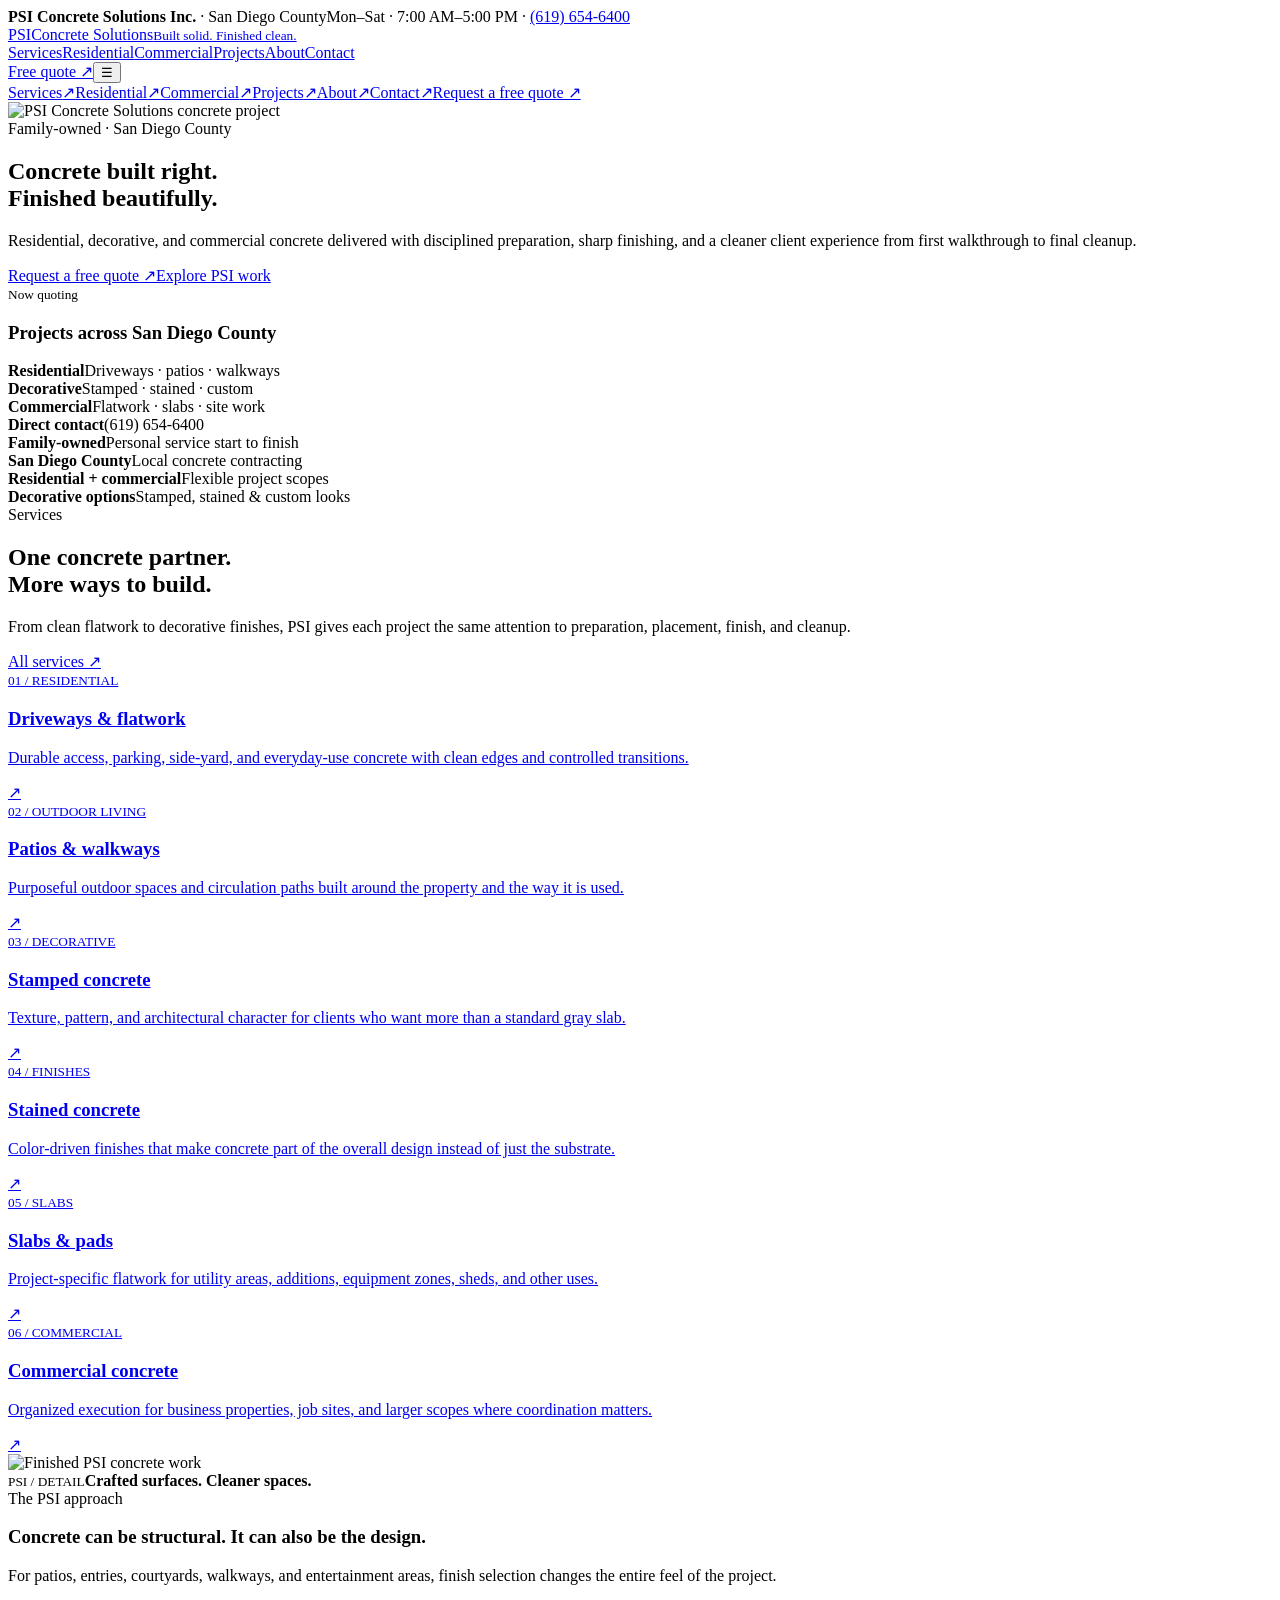
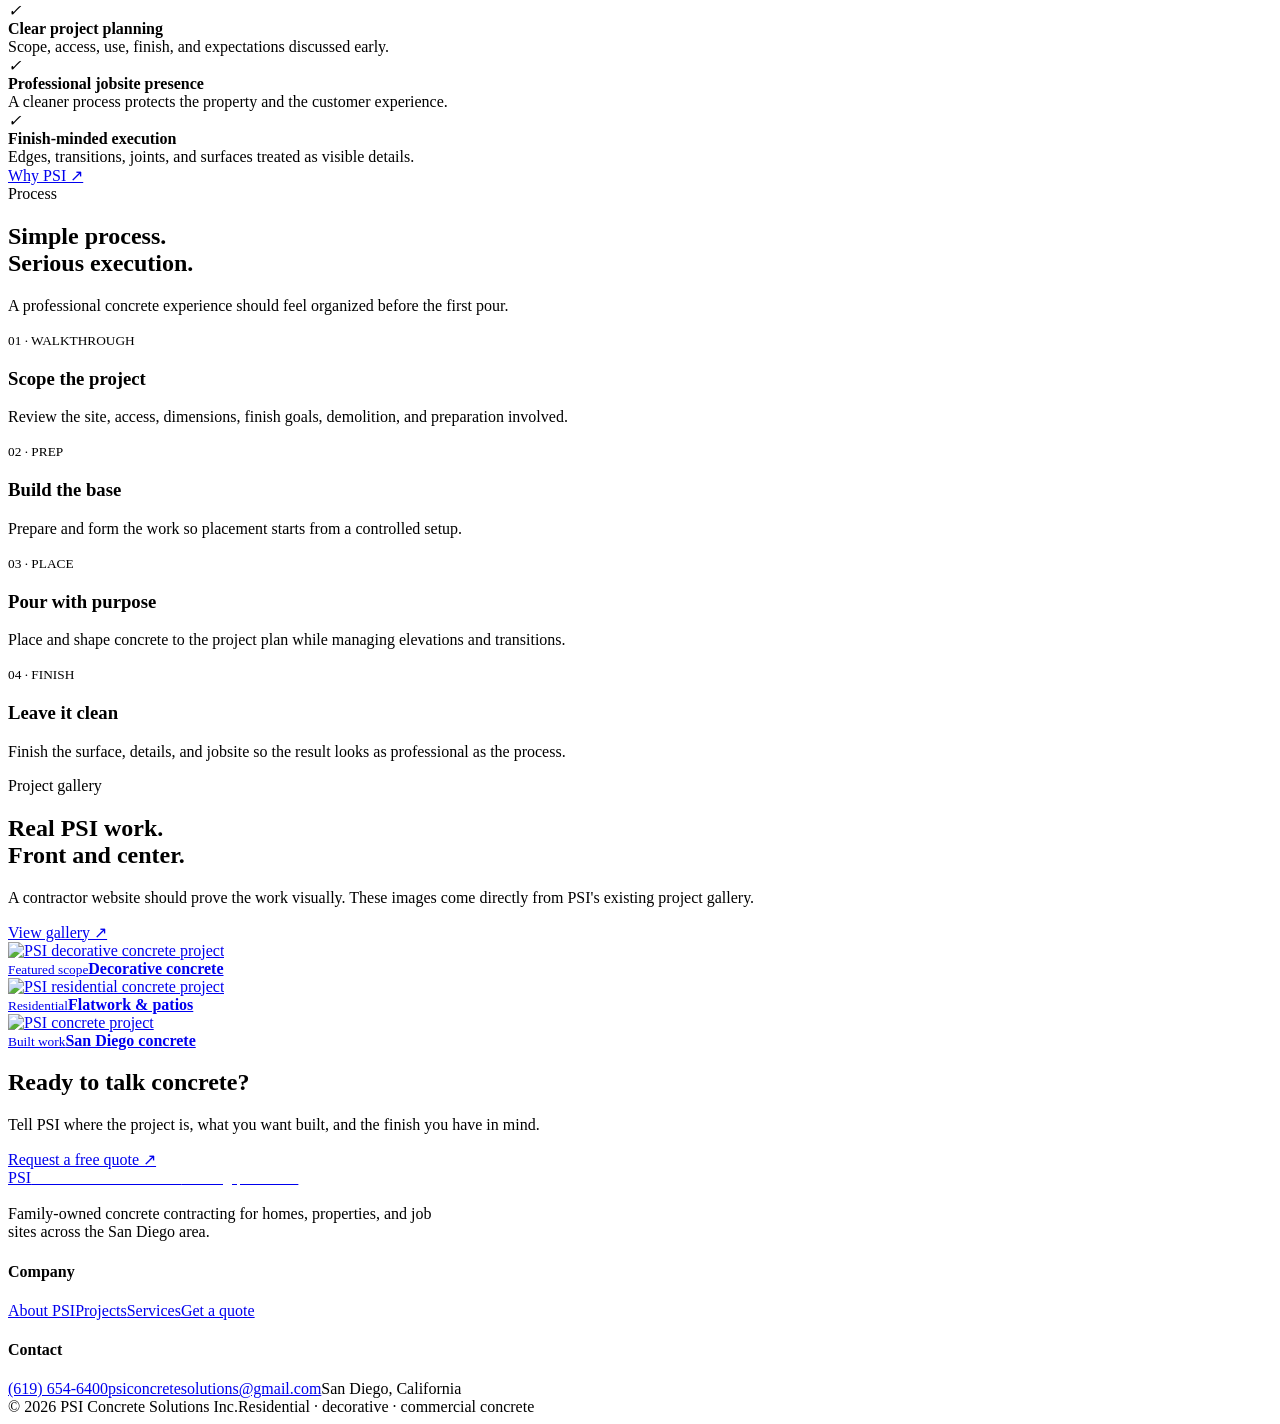
==== index.html @ e8e78731 "Add PSI homepage" ====
<!doctype html><html lang="en"><head><meta charset="utf-8"><meta name="viewport" content="width=device-width,initial-scale=1,viewport-fit=cover"><title>PSI Concrete Solutions Inc. | San Diego Concrete Contractor</title><meta name="description" content="Family-owned concrete contractor serving San Diego County with residential, decorative and commercial concrete services."><meta name="theme-color" content="#0a0c0d"><link rel="stylesheet" href="styles.css"></head><body><div class="top"><div class="wrap"><span><strong>PSI Concrete Solutions Inc.</strong> · San Diego County</span><span>Mon–Sat · 7:00 AM–5:00 PM · <a href="tel:+16196546400">(619) 654-6400</a></span></div></div>
<header class="header"><div class="wrap nav"><a class="brand" href="index.html"><span class="mark">PSI</span><span>Concrete Solutions<small>Built solid. Finished clean.</small></span></a><nav class="links"><a class="" href="services.html">Services</a><a class="" href="residential.html">Residential</a><a class="" href="commercial.html">Commercial</a><a class="" href="projects.html">Projects</a><a class="" href="about.html">About</a><a class="" href="contact.html">Contact</a></nav><a class="btn orange" href="contact.html">Free quote ↗</a><button class="menu" data-menu aria-label="Open menu" aria-expanded="false">☰</button></div></header><div class="mobile-nav" data-mobile-nav><a href="services.html"><span>Services</span><span>↗</span></a><a href="residential.html"><span>Residential</span><span>↗</span></a><a href="commercial.html"><span>Commercial</span><span>↗</span></a><a href="projects.html"><span>Projects</span><span>↗</span></a><a href="about.html"><span>About</span><span>↗</span></a><a href="contact.html"><span>Contact</span><span>↗</span></a><a class="btn orange" href="contact.html">Request a free quote ↗</a></div><main><section class="hero"><div class="hero-media"><img src="https://static.wixstatic.com/media/243340_046d4d9fc4fd4535bb55d41f286a90a2~mv2.jpg" alt="PSI Concrete Solutions concrete project"></div><div class="wrap hero-grid"><div><div class="kicker">Family-owned · San Diego County</div><h1>Concrete built right.<br><span style="color:var(--accent2)">Finished beautifully.</span></h1><p>Residential, decorative, and commercial concrete delivered with disciplined preparation, sharp finishing, and a cleaner client experience from first walkthrough to final cleanup.</p><div class="hero-actions"><a class="btn orange" href="contact.html">Request a free quote ↗</a><a class="btn ghost" href="projects.html">Explore PSI work</a></div></div><aside class="glass"><small>Now quoting</small><h3>Projects across San Diego County</h3><div class="rule"></div><div class="meta-grid"><div><b>Residential</b><span>Driveways · patios · walkways</span></div><div><b>Decorative</b><span>Stamped · stained · custom</span></div><div><b>Commercial</b><span>Flatwork · slabs · site work</span></div><div><b>Direct contact</b><span>(619) 654-6400</span></div></div></aside></div><div class="statbar"><div class="wrap stats"><div class="stat"><b>Family-owned</b><span>Personal service start to finish</span></div><div class="stat"><b>San Diego County</b><span>Local concrete contracting</span></div><div class="stat"><b>Residential + commercial</b><span>Flexible project scopes</span></div><div class="stat"><b>Decorative options</b><span>Stamped, stained & custom looks</span></div></div></div></section>
<section class="section"><div class="wrap"><div class="head"><div class="copy"><div class="eyebrow">Services</div><h2>One concrete partner.<br>More ways to build.</h2><p class="lede">From clean flatwork to decorative finishes, PSI gives each project the same attention to preparation, placement, finish, and cleanup.</p></div><a class="btn dark" href="services.html">All services ↗</a></div><div class="cards"><a class="card reveal" href="driveways.html"><div><small>01 / RESIDENTIAL</small><h3>Driveways & flatwork</h3><p>Durable access, parking, side-yard, and everyday-use concrete with clean edges and controlled transitions.</p></div><span class="go">↗</span></a><a class="card reveal" href="patios.html"><div><small>02 / OUTDOOR LIVING</small><h3>Patios & walkways</h3><p>Purposeful outdoor spaces and circulation paths built around the property and the way it is used.</p></div><span class="go">↗</span></a><a class="card reveal" href="stamped-concrete.html"><div><small>03 / DECORATIVE</small><h3>Stamped concrete</h3><p>Texture, pattern, and architectural character for clients who want more than a standard gray slab.</p></div><span class="go">↗</span></a><a class="card reveal" href="stained-concrete.html"><div><small>04 / FINISHES</small><h3>Stained concrete</h3><p>Color-driven finishes that make concrete part of the overall design instead of just the substrate.</p></div><span class="go">↗</span></a><a class="card reveal" href="slabs.html"><div><small>05 / SLABS</small><h3>Slabs & pads</h3><p>Project-specific flatwork for utility areas, additions, equipment zones, sheds, and other uses.</p></div><span class="go">↗</span></a><a class="card reveal" href="commercial.html"><div><small>06 / COMMERCIAL</small><h3>Commercial concrete</h3><p>Organized execution for business properties, job sites, and larger scopes where coordination matters.</p></div><span class="go">↗</span></a></div></div></section>
<section class="section white"><div class="wrap split"><div class="photo-panel reveal"><img src="https://static.wixstatic.com/media/809caa_762a01e5cf114341ba51fb33b5be427d~mv2.png" alt="Finished PSI concrete work"><div class="photo-tag"><small>PSI / DETAIL</small><b>Crafted surfaces. Cleaner spaces.</b></div></div><div class="panel reveal"><div class="eyebrow">The PSI approach</div><h3>Concrete can be structural. It can also be the design.</h3><p>For patios, entries, courtyards, walkways, and entertainment areas, finish selection changes the entire feel of the project.</p><div class="checks"><div class="check"><i>✓</i><div><b>Clear project planning</b><br><span>Scope, access, use, finish, and expectations discussed early.</span></div></div><div class="check"><i>✓</i><div><b>Professional jobsite presence</b><br><span>A cleaner process protects the property and the customer experience.</span></div></div><div class="check"><i>✓</i><div><b>Finish-minded execution</b><br><span>Edges, transitions, joints, and surfaces treated as visible details.</span></div></div></div><a class="btn dark" href="about.html">Why PSI ↗</a></div></div></section>
<section class="section dark"><div class="wrap"><div class="head"><div class="copy"><div class="eyebrow">Process</div><h2>Simple process.<br>Serious execution.</h2></div><p class="lede">A professional concrete experience should feel organized before the first pour.</p></div><div class="process"><div class="step"><small>01 · WALKTHROUGH</small><h3>Scope the project</h3><p>Review the site, access, dimensions, finish goals, demolition, and preparation involved.</p></div><div class="step"><small>02 · PREP</small><h3>Build the base</h3><p>Prepare and form the work so placement starts from a controlled setup.</p></div><div class="step"><small>03 · PLACE</small><h3>Pour with purpose</h3><p>Place and shape concrete to the project plan while managing elevations and transitions.</p></div><div class="step"><small>04 · FINISH</small><h3>Leave it clean</h3><p>Finish the surface, details, and jobsite so the result looks as professional as the process.</p></div></div></div></section>
<section class="section"><div class="wrap"><div class="head"><div class="copy"><div class="eyebrow">Project gallery</div><h2>Real PSI work.<br>Front and center.</h2><p class="lede">A contractor website should prove the work visually. These images come directly from PSI's existing project gallery.</p></div><a class="btn dark" href="projects.html">View gallery ↗</a></div><div class="projects"><a class="project big reveal" href="projects.html"><img src="https://static.wixstatic.com/media/809caa_c44dc1246674497e99ab2367bf61dcab~mv2.png" alt="PSI decorative concrete project"><div class="label"><small>Featured scope</small><b>Decorative concrete</b></div></a><div class="project-col"><a class="project reveal" href="projects.html"><img src="https://static.wixstatic.com/media/809caa_f64674651a2549069ff76eae37c78ecf~mv2.png" alt="PSI residential concrete project"><div class="label"><small>Residential</small><b>Flatwork & patios</b></div></a><a class="project reveal" href="projects.html"><img src="https://static.wixstatic.com/media/809caa_e72a2e850c134675805b3d7206eef6ee~mv2.png" alt="PSI concrete project"><div class="label"><small>Built work</small><b>San Diego concrete</b></div></a></div></div></div></section></main><section class="cta"><div class="wrap cta-grid"><div><h2>Ready to talk concrete?</h2><p>Tell PSI where the project is, what you want built, and the finish you have in mind.</p></div><a class="btn light" href="contact.html">Request a free quote ↗</a></div></section><footer class="footer"><div class="wrap"><div class="foot"><div><a class="brand" href="index.html"><span class="mark">PSI</span><span style="color:white">Concrete Solutions Inc.<small>San Diego, California</small></span></a><p style="max-width:430px;margin-top:18px">Family-owned concrete contracting for homes, properties, and job sites across the San Diego area.</p></div><div><h4>Company</h4><div class="footlinks"><a href="about.html">About PSI</a><a href="projects.html">Projects</a><a href="services.html">Services</a><a href="contact.html">Get a quote</a></div></div><div><h4>Contact</h4><div class="footlinks"><a href="tel:+16196546400">(619) 654-6400</a><a href="mailto:psiconcretesolutions@gmail.com">psiconcretesolutions@gmail.com</a><span>San Diego, California</span></div></div></div><div class="bottom"><span>© 2026 PSI Concrete Solutions Inc.</span><span>Residential · decorative · commercial concrete</span></div></div></footer><script src="script.js"></script></body></html>
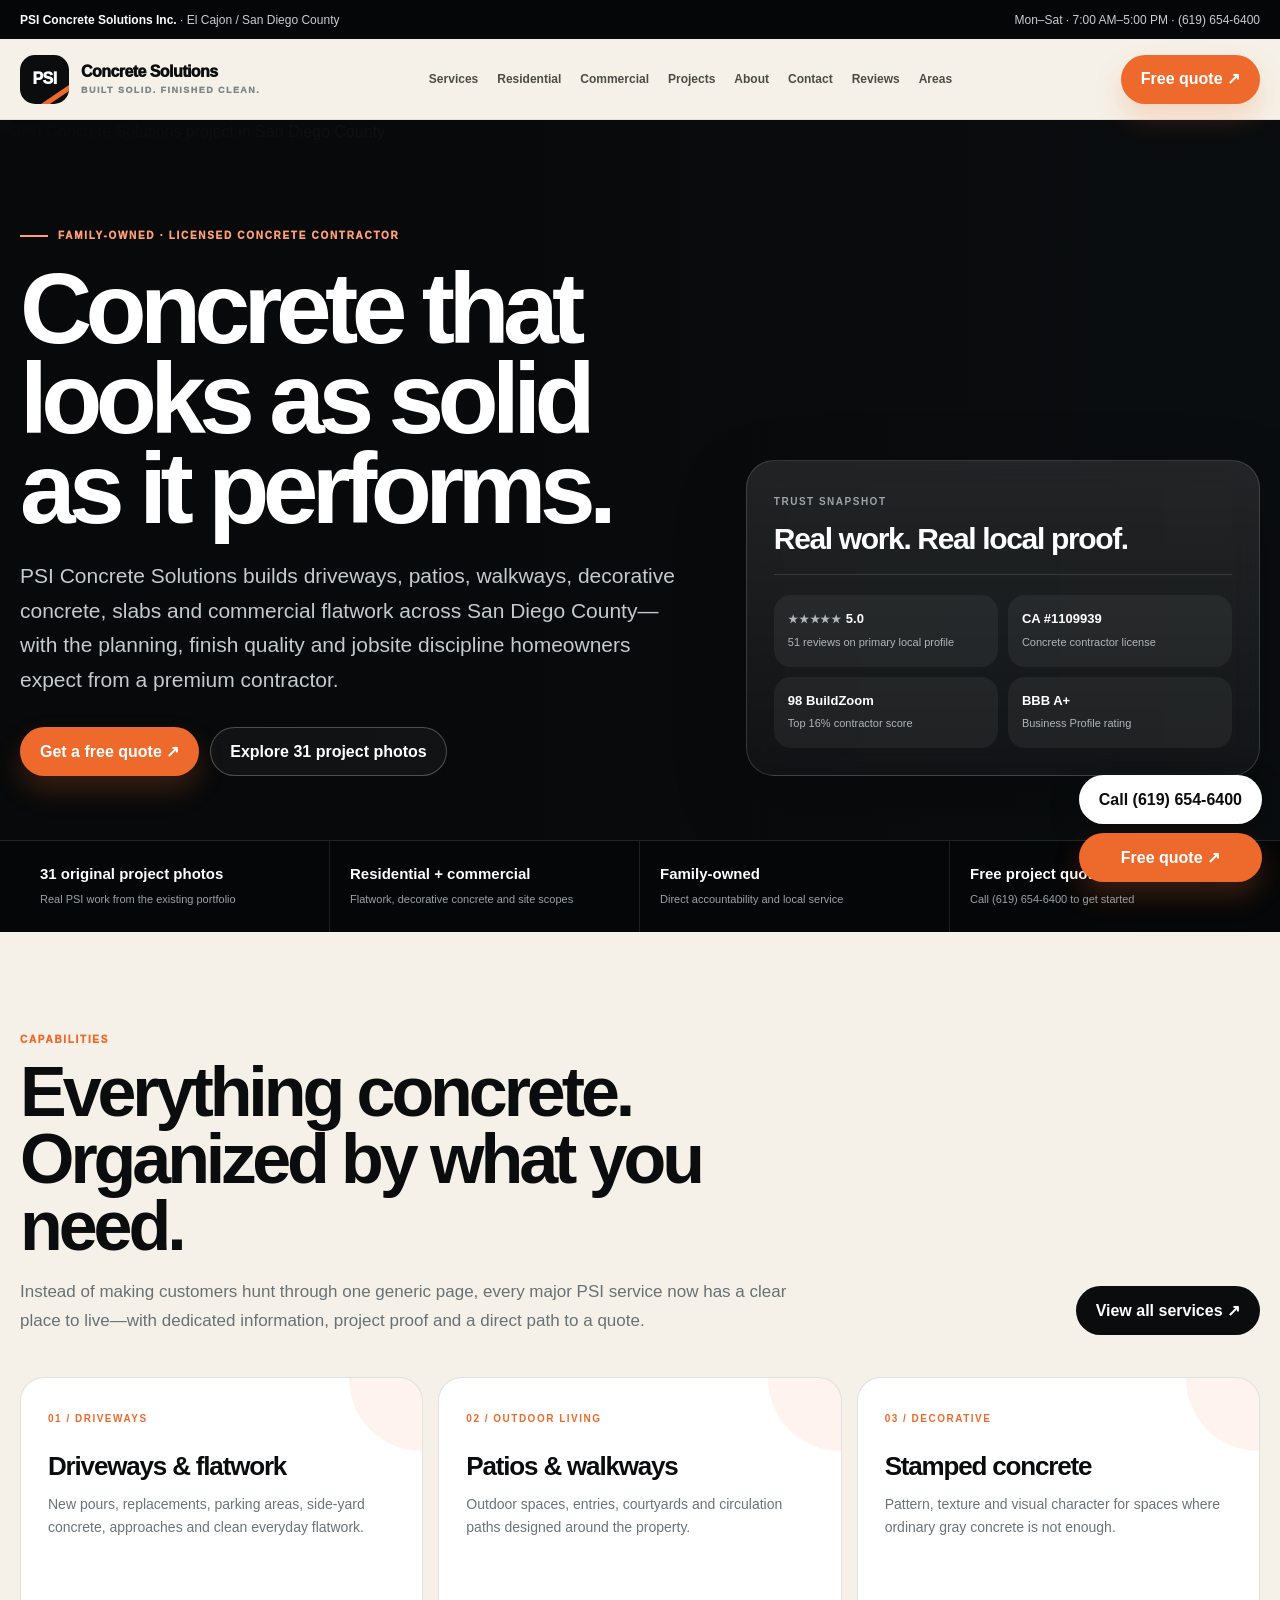
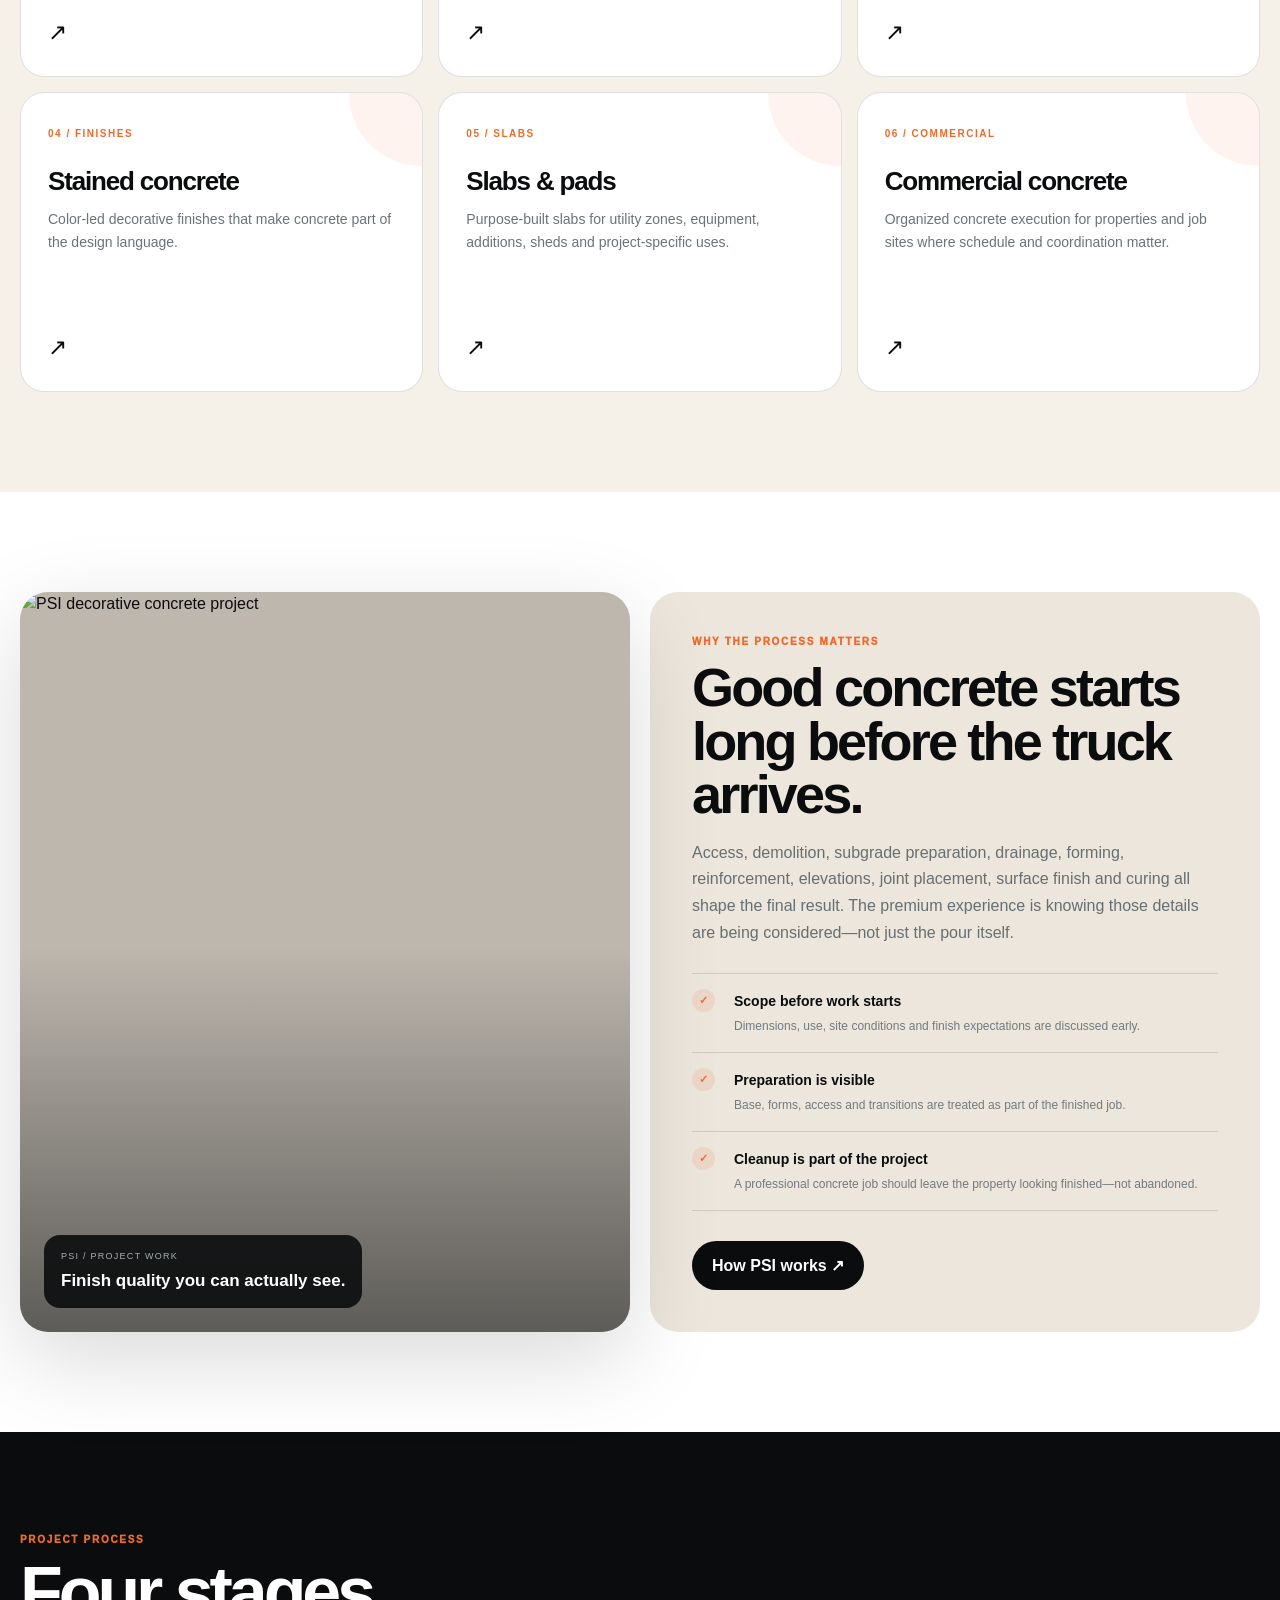
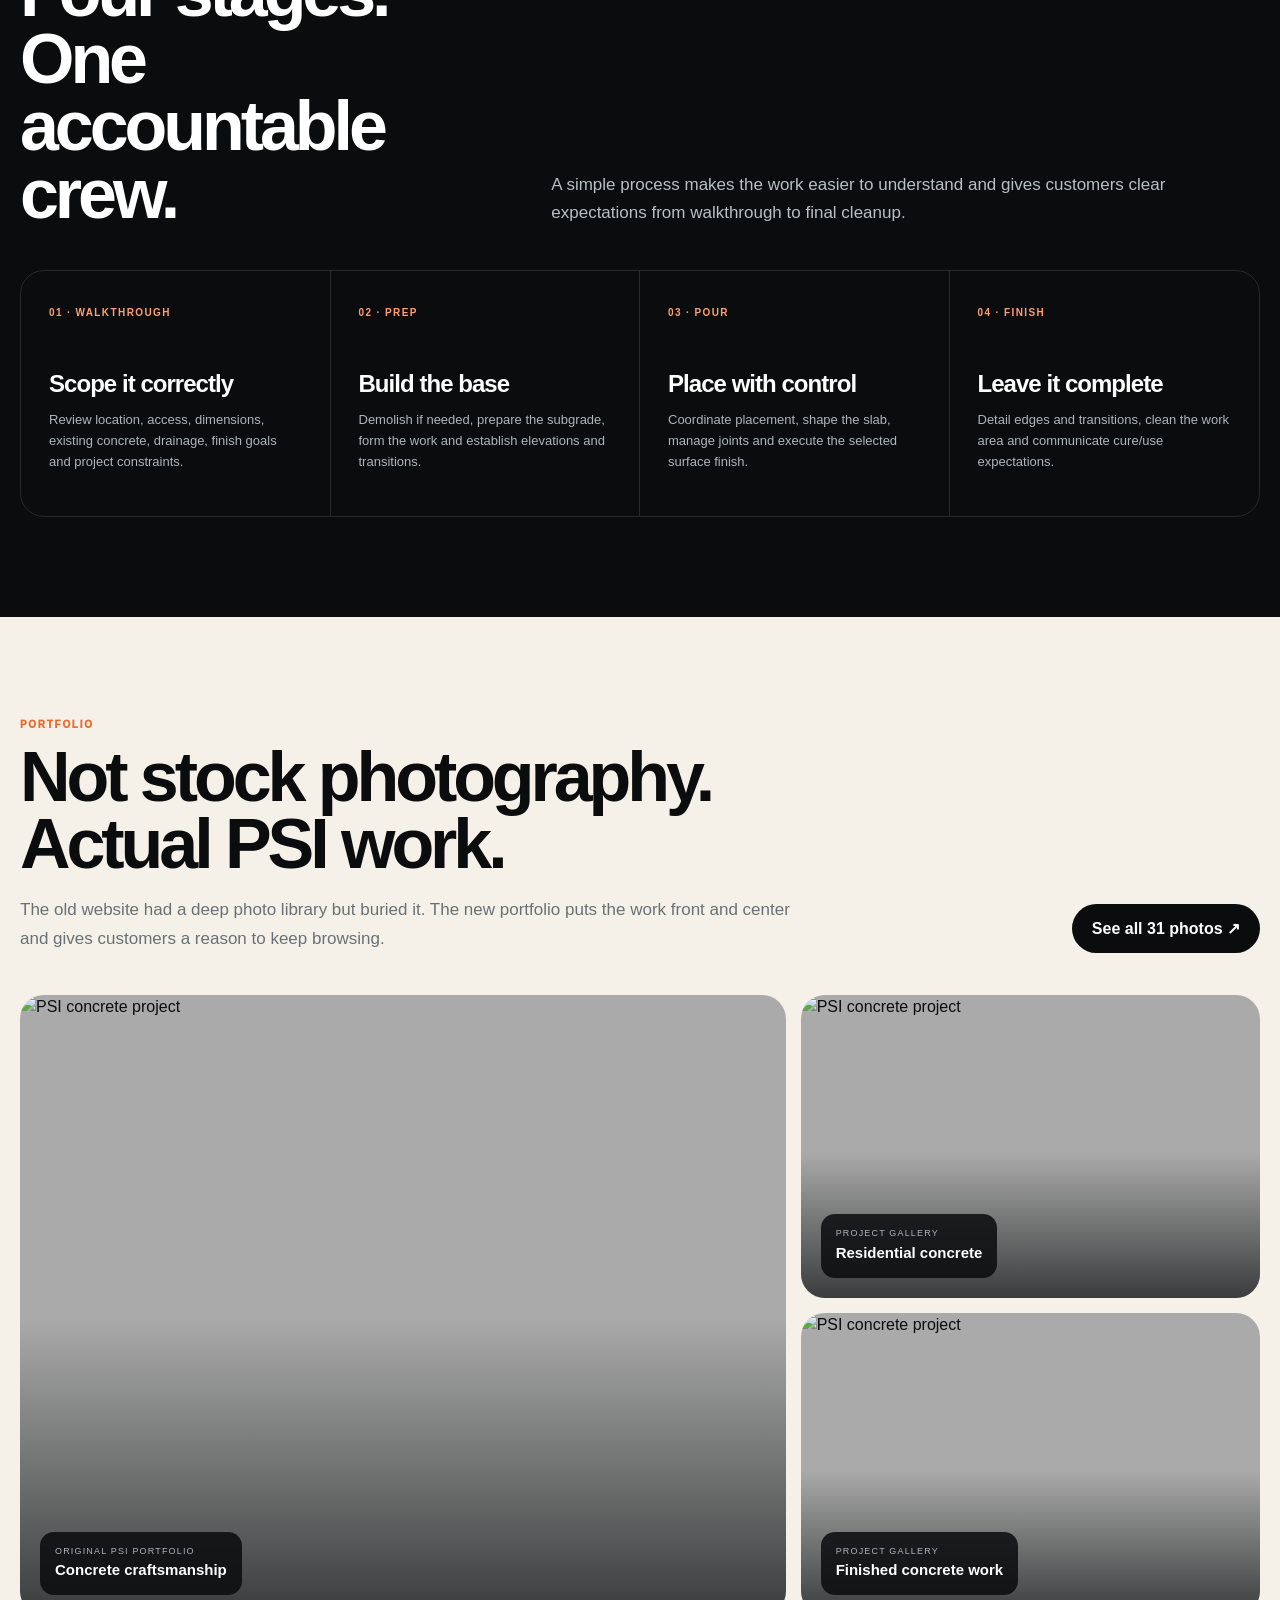
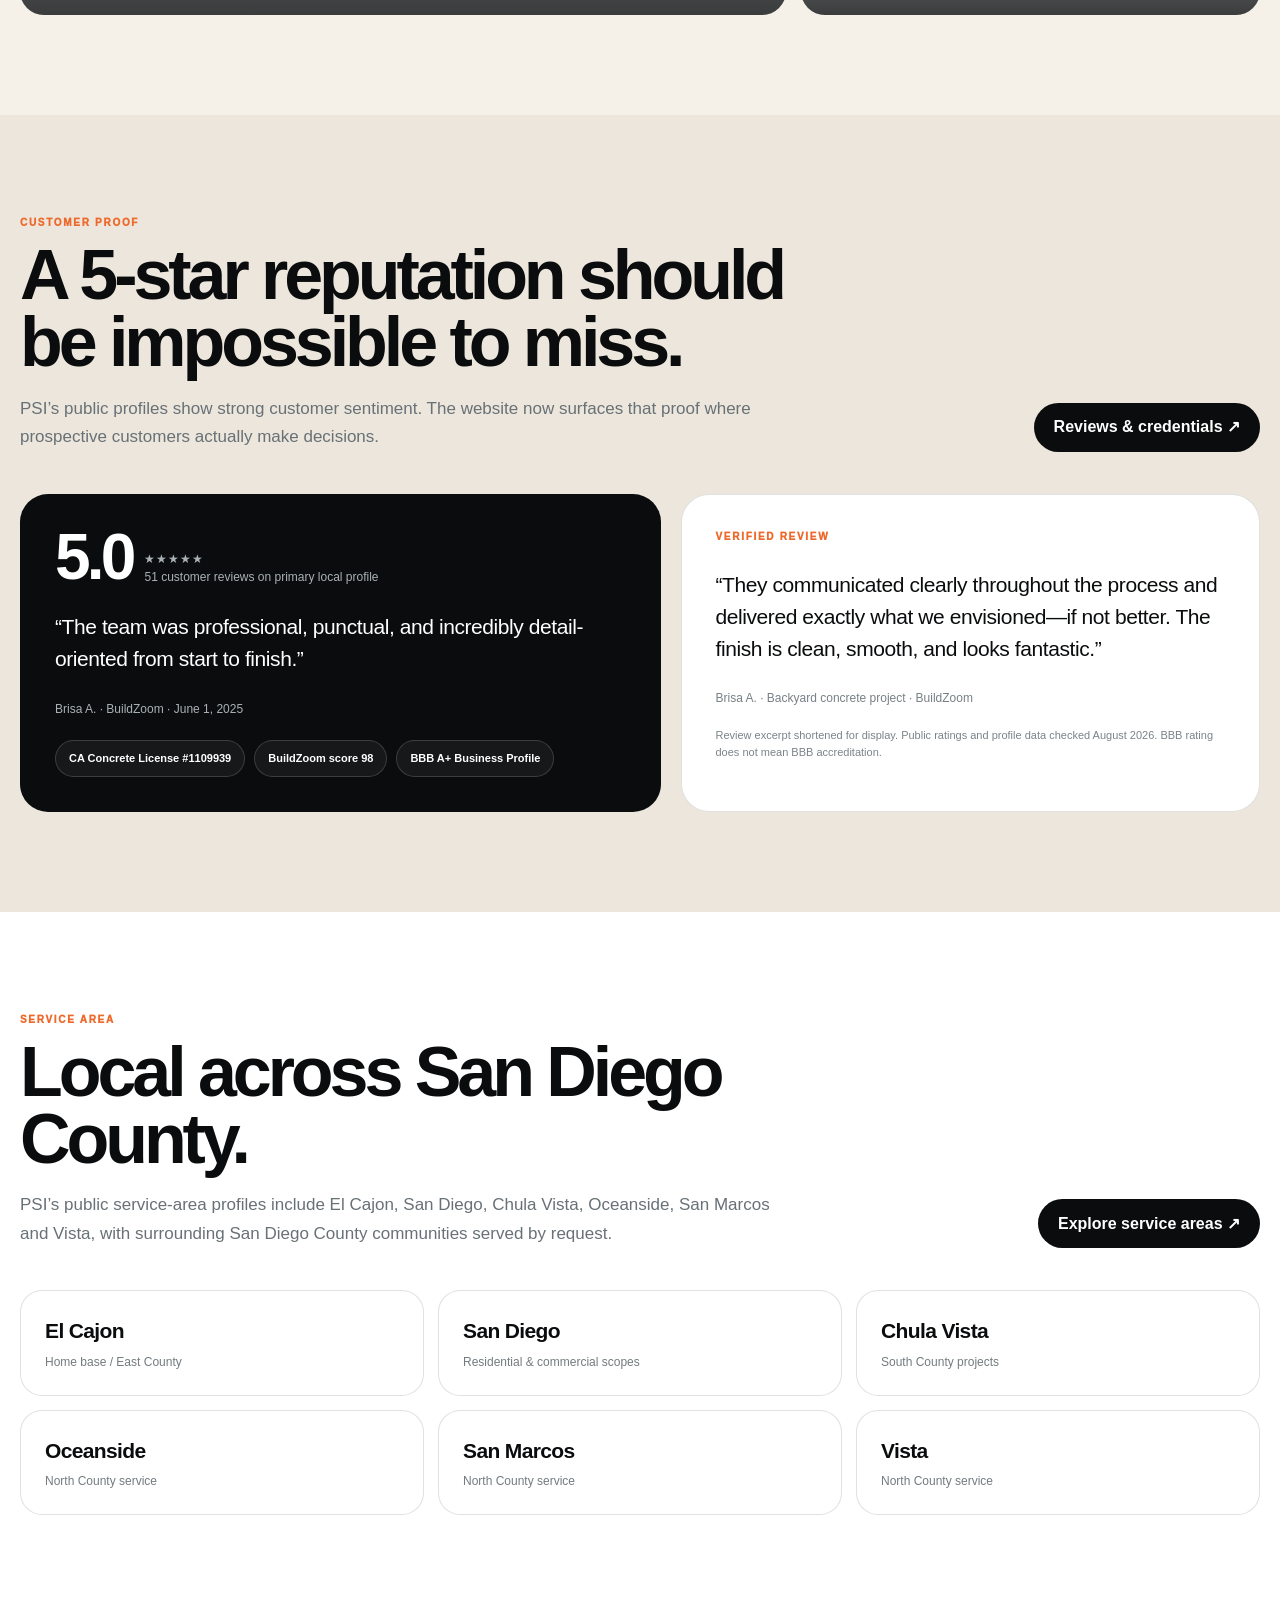
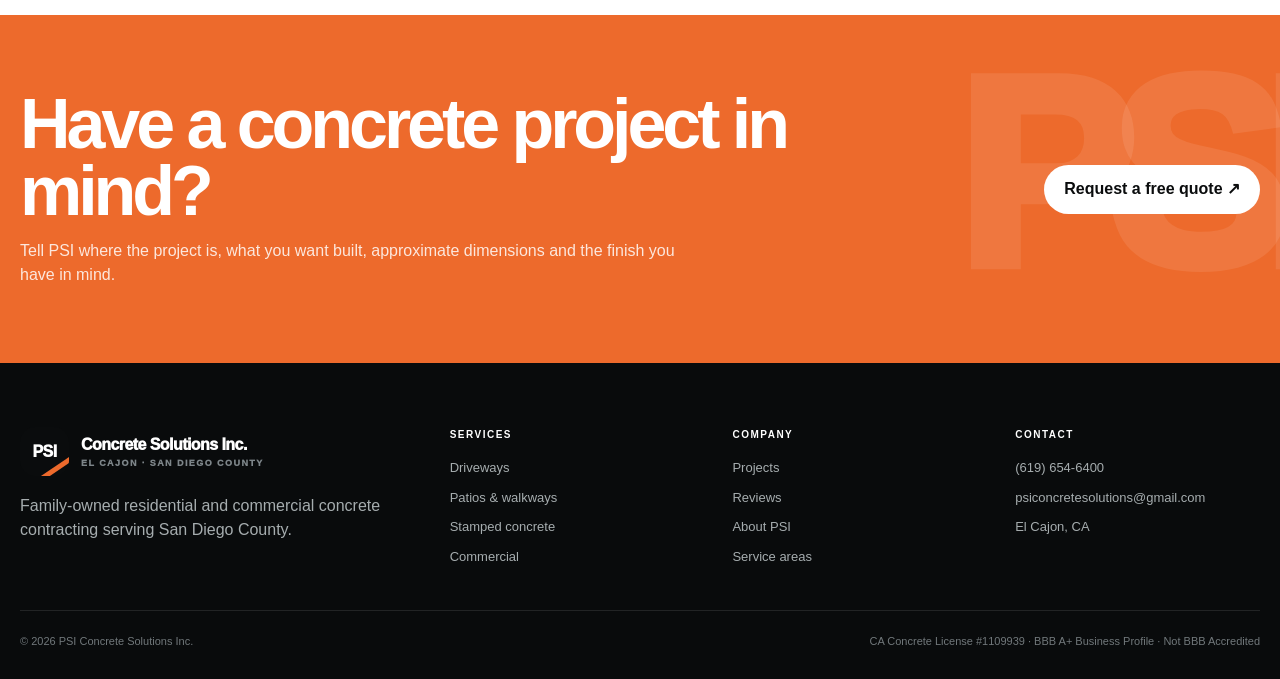
==== commit 4f9b67f5: "Rebuild PSI homepage with real reviews, trust proof, and project depth" ====
--- a/index.html
+++ b/index.html
@@ -1,6 +1 @@
-<!doctype html><html lang="en"><head><meta charset="utf-8"><meta name="viewport" content="width=device-width,initial-scale=1,viewport-fit=cover"><title>PSI Concrete Solutions Inc. | San Diego Concrete Contractor</title><meta name="description" content="Family-owned concrete contractor serving San Diego County with residential, decorative and commercial concrete services."><meta name="theme-color" content="#0a0c0d"><link rel="stylesheet" href="styles.css"></head><body><div class="top"><div class="wrap"><span><strong>PSI Concrete Solutions Inc.</strong> · San Diego County</span><span>Mon–Sat · 7:00 AM–5:00 PM · <a href="tel:+16196546400">(619) 654-6400</a></span></div></div>
-<header class="header"><div class="wrap nav"><a class="brand" href="index.html"><span class="mark">PSI</span><span>Concrete Solutions<small>Built solid. Finished clean.</small></span></a><nav class="links"><a class="" href="services.html">Services</a><a class="" href="residential.html">Residential</a><a class="" href="commercial.html">Commercial</a><a class="" href="projects.html">Projects</a><a class="" href="about.html">About</a><a class="" href="contact.html">Contact</a></nav><a class="btn orange" href="contact.html">Free quote ↗</a><button class="menu" data-menu aria-label="Open menu" aria-expanded="false">☰</button></div></header><div class="mobile-nav" data-mobile-nav><a href="services.html"><span>Services</span><span>↗</span></a><a href="residential.html"><span>Residential</span><span>↗</span></a><a href="commercial.html"><span>Commercial</span><span>↗</span></a><a href="projects.html"><span>Projects</span><span>↗</span></a><a href="about.html"><span>About</span><span>↗</span></a><a href="contact.html"><span>Contact</span><span>↗</span></a><a class="btn orange" href="contact.html">Request a free quote ↗</a></div><main><section class="hero"><div class="hero-media"><img src="https://static.wixstatic.com/media/243340_046d4d9fc4fd4535bb55d41f286a90a2~mv2.jpg" alt="PSI Concrete Solutions concrete project"></div><div class="wrap hero-grid"><div><div class="kicker">Family-owned · San Diego County</div><h1>Concrete built right.<br><span style="color:var(--accent2)">Finished beautifully.</span></h1><p>Residential, decorative, and commercial concrete delivered with disciplined preparation, sharp finishing, and a cleaner client experience from first walkthrough to final cleanup.</p><div class="hero-actions"><a class="btn orange" href="contact.html">Request a free quote ↗</a><a class="btn ghost" href="projects.html">Explore PSI work</a></div></div><aside class="glass"><small>Now quoting</small><h3>Projects across San Diego County</h3><div class="rule"></div><div class="meta-grid"><div><b>Residential</b><span>Driveways · patios · walkways</span></div><div><b>Decorative</b><span>Stamped · stained · custom</span></div><div><b>Commercial</b><span>Flatwork · slabs · site work</span></div><div><b>Direct contact</b><span>(619) 654-6400</span></div></div></aside></div><div class="statbar"><div class="wrap stats"><div class="stat"><b>Family-owned</b><span>Personal service start to finish</span></div><div class="stat"><b>San Diego County</b><span>Local concrete contracting</span></div><div class="stat"><b>Residential + commercial</b><span>Flexible project scopes</span></div><div class="stat"><b>Decorative options</b><span>Stamped, stained & custom looks</span></div></div></div></section>
-<section class="section"><div class="wrap"><div class="head"><div class="copy"><div class="eyebrow">Services</div><h2>One concrete partner.<br>More ways to build.</h2><p class="lede">From clean flatwork to decorative finishes, PSI gives each project the same attention to preparation, placement, finish, and cleanup.</p></div><a class="btn dark" href="services.html">All services ↗</a></div><div class="cards"><a class="card reveal" href="driveways.html"><div><small>01 / RESIDENTIAL</small><h3>Driveways & flatwork</h3><p>Durable access, parking, side-yard, and everyday-use concrete with clean edges and controlled transitions.</p></div><span class="go">↗</span></a><a class="card reveal" href="patios.html"><div><small>02 / OUTDOOR LIVING</small><h3>Patios & walkways</h3><p>Purposeful outdoor spaces and circulation paths built around the property and the way it is used.</p></div><span class="go">↗</span></a><a class="card reveal" href="stamped-concrete.html"><div><small>03 / DECORATIVE</small><h3>Stamped concrete</h3><p>Texture, pattern, and architectural character for clients who want more than a standard gray slab.</p></div><span class="go">↗</span></a><a class="card reveal" href="stained-concrete.html"><div><small>04 / FINISHES</small><h3>Stained concrete</h3><p>Color-driven finishes that make concrete part of the overall design instead of just the substrate.</p></div><span class="go">↗</span></a><a class="card reveal" href="slabs.html"><div><small>05 / SLABS</small><h3>Slabs & pads</h3><p>Project-specific flatwork for utility areas, additions, equipment zones, sheds, and other uses.</p></div><span class="go">↗</span></a><a class="card reveal" href="commercial.html"><div><small>06 / COMMERCIAL</small><h3>Commercial concrete</h3><p>Organized execution for business properties, job sites, and larger scopes where coordination matters.</p></div><span class="go">↗</span></a></div></div></section>
-<section class="section white"><div class="wrap split"><div class="photo-panel reveal"><img src="https://static.wixstatic.com/media/809caa_762a01e5cf114341ba51fb33b5be427d~mv2.png" alt="Finished PSI concrete work"><div class="photo-tag"><small>PSI / DETAIL</small><b>Crafted surfaces. Cleaner spaces.</b></div></div><div class="panel reveal"><div class="eyebrow">The PSI approach</div><h3>Concrete can be structural. It can also be the design.</h3><p>For patios, entries, courtyards, walkways, and entertainment areas, finish selection changes the entire feel of the project.</p><div class="checks"><div class="check"><i>✓</i><div><b>Clear project planning</b><br><span>Scope, access, use, finish, and expectations discussed early.</span></div></div><div class="check"><i>✓</i><div><b>Professional jobsite presence</b><br><span>A cleaner process protects the property and the customer experience.</span></div></div><div class="check"><i>✓</i><div><b>Finish-minded execution</b><br><span>Edges, transitions, joints, and surfaces treated as visible details.</span></div></div></div><a class="btn dark" href="about.html">Why PSI ↗</a></div></div></section>
-<section class="section dark"><div class="wrap"><div class="head"><div class="copy"><div class="eyebrow">Process</div><h2>Simple process.<br>Serious execution.</h2></div><p class="lede">A professional concrete experience should feel organized before the first pour.</p></div><div class="process"><div class="step"><small>01 · WALKTHROUGH</small><h3>Scope the project</h3><p>Review the site, access, dimensions, finish goals, demolition, and preparation involved.</p></div><div class="step"><small>02 · PREP</small><h3>Build the base</h3><p>Prepare and form the work so placement starts from a controlled setup.</p></div><div class="step"><small>03 · PLACE</small><h3>Pour with purpose</h3><p>Place and shape concrete to the project plan while managing elevations and transitions.</p></div><div class="step"><small>04 · FINISH</small><h3>Leave it clean</h3><p>Finish the surface, details, and jobsite so the result looks as professional as the process.</p></div></div></div></section>
-<section class="section"><div class="wrap"><div class="head"><div class="copy"><div class="eyebrow">Project gallery</div><h2>Real PSI work.<br>Front and center.</h2><p class="lede">A contractor website should prove the work visually. These images come directly from PSI's existing project gallery.</p></div><a class="btn dark" href="projects.html">View gallery ↗</a></div><div class="projects"><a class="project big reveal" href="projects.html"><img src="https://static.wixstatic.com/media/809caa_c44dc1246674497e99ab2367bf61dcab~mv2.png" alt="PSI decorative concrete project"><div class="label"><small>Featured scope</small><b>Decorative concrete</b></div></a><div class="project-col"><a class="project reveal" href="projects.html"><img src="https://static.wixstatic.com/media/809caa_f64674651a2549069ff76eae37c78ecf~mv2.png" alt="PSI residential concrete project"><div class="label"><small>Residential</small><b>Flatwork & patios</b></div></a><a class="project reveal" href="projects.html"><img src="https://static.wixstatic.com/media/809caa_e72a2e850c134675805b3d7206eef6ee~mv2.png" alt="PSI concrete project"><div class="label"><small>Built work</small><b>San Diego concrete</b></div></a></div></div></div></section></main><section class="cta"><div class="wrap cta-grid"><div><h2>Ready to talk concrete?</h2><p>Tell PSI where the project is, what you want built, and the finish you have in mind.</p></div><a class="btn light" href="contact.html">Request a free quote ↗</a></div></section><footer class="footer"><div class="wrap"><div class="foot"><div><a class="brand" href="index.html"><span class="mark">PSI</span><span style="color:white">Concrete Solutions Inc.<small>San Diego, California</small></span></a><p style="max-width:430px;margin-top:18px">Family-owned concrete contracting for homes, properties, and job sites across the San Diego area.</p></div><div><h4>Company</h4><div class="footlinks"><a href="about.html">About PSI</a><a href="projects.html">Projects</a><a href="services.html">Services</a><a href="contact.html">Get a quote</a></div></div><div><h4>Contact</h4><div class="footlinks"><a href="tel:+16196546400">(619) 654-6400</a><a href="mailto:psiconcretesolutions@gmail.com">psiconcretesolutions@gmail.com</a><span>San Diego, California</span></div></div></div><div class="bottom"><span>© 2026 PSI Concrete Solutions Inc.</span><span>Residential · decorative · commercial concrete</span></div></div></footer><script src="script.js"></script></body></html>+<!doctype html><html lang="en"><head><meta charset="utf-8"><meta name="viewport" content="width=device-width,initial-scale=1,viewport-fit=cover"><title>PSI Concrete Solutions Inc. | San Diego Concrete Contractor</title><meta name="description" content="Family-owned concrete contractor serving San Diego County. Driveways, patios, stamped concrete, stained concrete, slabs and commercial concrete. Free quotes."><meta name="theme-color" content="#0a0c0d"><link rel="stylesheet" href="styles.css"><script type="application/ld+json">{"@context":"https://schema.org","@type":"LocalBusiness","name":"PSI Concrete Solutions Inc.","telephone":"+1-619-654-6400","email":"psiconcretesolutions@gmail.com","areaServed":"San Diego County, CA","address":{"@type":"PostalAddress","addressLocality":"El Cajon","addressRegion":"CA"},"aggregateRating":{"@type":"AggregateRating","ratingValue":"5.0","reviewCount":"51"},"url":"https://www.psiconcretesolutionsinc.com/"}</script></head><body><div class="top"><div class="wrap"><span><strong>PSI Concrete Solutions Inc.</strong> · El Cajon / San Diego County</span><span>Mon–Sat · 7:00 AM–5:00 PM · <a href="tel:+16196546400">(619) 654-6400</a></span></div></div><header class="header"><div class="wrap nav"><a class="brand" href="index.html"><span class="mark">PSI</span><span>Concrete Solutions<small>Built solid. Finished clean.</small></span></a><nav class="links"><a href="services.html">Services</a><a href="residential.html">Residential</a><a href="commercial.html">Commercial</a><a href="projects.html">Projects</a><a href="about.html">About</a><a href="contact.html">Contact</a></nav><div class="nav-actions"><a class="btn orange" href="contact.html">Free quote ↗</a><button class="menu" data-menu aria-label="Open menu" aria-expanded="false">☰</button></div></div></header><div class="mobile-nav" data-mobile-nav><a href="services.html"><span>Services</span><span>↗</span></a><a href="residential.html"><span>Residential</span><span>↗</span></a><a href="commercial.html"><span>Commercial</span><span>↗</span></a><a href="projects.html"><span>Projects</span><span>↗</span></a><a href="about.html"><span>About</span><span>↗</span></a><a href="contact.html"><span>Contact</span><span>↗</span></a><a class="btn orange" href="contact.html">Request a free quote ↗</a></div><main><section class="hero"><div class="hero-media"><img src="https://static.wixstatic.com/media/243340_046d4d9fc4fd4535bb55d41f286a90a2~mv2.jpg" alt="PSI Concrete Solutions project in San Diego County"></div><div class="wrap hero-grid"><div><div class="kicker">Family-owned · licensed concrete contractor</div><h1>Concrete that looks as solid as it performs.</h1><p>PSI Concrete Solutions builds driveways, patios, walkways, decorative concrete, slabs and commercial flatwork across San Diego County—with the planning, finish quality and jobsite discipline homeowners expect from a premium contractor.</p><div class="hero-actions"><a class="btn orange" href="contact.html">Get a free quote ↗</a><a class="btn ghost" href="projects.html">Explore 31 project photos</a></div></div><aside class="glass"><small>Trust snapshot</small><h3>Real work. Real local proof.</h3><div class="rule"></div><div class="meta-grid"><div><b><span class="stars">★★★★★</span> 5.0</b><span>51 reviews on primary local profile</span></div><div><b>CA #1109939</b><span>Concrete contractor license</span></div><div><b>98 BuildZoom</b><span>Top 16% contractor score</span></div><div><b>BBB A+</b><span>Business Profile rating</span></div></div></aside></div><div class="trustbar"><div class="wrap trustgrid"><div class="trustitem"><b>31 original project photos</b><span>Real PSI work from the existing portfolio</span></div><div class="trustitem"><b>Residential + commercial</b><span>Flatwork, decorative concrete and site scopes</span></div><div class="trustitem"><b>Family-owned</b><span>Direct accountability and local service</span></div><div class="trustitem"><b>Free project quotes</b><span>Call (619) 654-6400 to get started</span></div></div></div></section><section class="section"><div class="wrap"><div class="head"><div class="copy"><div class="eyebrow">Capabilities</div><h2>Everything concrete.<br>Organized by what you need.</h2><p class="lede">Instead of making customers hunt through one generic page, every major PSI service now has a clear place to live—with dedicated information, project proof and a direct path to a quote.</p></div><a class="btn dark" href="services.html">View all services ↗</a></div><div class="cards"><a class="card reveal" href="driveways.html"><div><small>01 / DRIVEWAYS</small><h3>Driveways & flatwork</h3><p>New pours, replacements, parking areas, side-yard concrete, approaches and clean everyday flatwork.</p></div><span class="go">↗</span></a><a class="card reveal" href="patios.html"><div><small>02 / OUTDOOR LIVING</small><h3>Patios & walkways</h3><p>Outdoor spaces, entries, courtyards and circulation paths designed around the property.</p></div><span class="go">↗</span></a><a class="card reveal" href="stamped-concrete.html"><div><small>03 / DECORATIVE</small><h3>Stamped concrete</h3><p>Pattern, texture and visual character for spaces where ordinary gray concrete is not enough.</p></div><span class="go">↗</span></a><a class="card reveal" href="stained-concrete.html"><div><small>04 / FINISHES</small><h3>Stained concrete</h3><p>Color-led decorative finishes that make concrete part of the design language.</p></div><span class="go">↗</span></a><a class="card reveal" href="slabs.html"><div><small>05 / SLABS</small><h3>Slabs & pads</h3><p>Purpose-built slabs for utility zones, equipment, additions, sheds and project-specific uses.</p></div><span class="go">↗</span></a><a class="card reveal" href="commercial.html"><div><small>06 / COMMERCIAL</small><h3>Commercial concrete</h3><p>Organized concrete execution for properties and job sites where schedule and coordination matter.</p></div><span class="go">↗</span></a></div></div></section><section class="section white"><div class="wrap split"><div class="photo-panel reveal"><img src="https://static.wixstatic.com/media/809caa_c44dc1246674497e99ab2367bf61dcab~mv2.png" alt="PSI decorative concrete project"><div class="tag"><small>PSI / PROJECT WORK</small><b>Finish quality you can actually see.</b></div></div><div class="panel reveal"><div class="eyebrow">Why the process matters</div><h3>Good concrete starts long before the truck arrives.</h3><p>Access, demolition, subgrade preparation, drainage, forming, reinforcement, elevations, joint placement, surface finish and curing all shape the final result. The premium experience is knowing those details are being considered—not just the pour itself.</p><div class="checks"><div class="check"><i>✓</i><div><b>Scope before work starts</b><br><span>Dimensions, use, site conditions and finish expectations are discussed early.</span></div></div><div class="check"><i>✓</i><div><b>Preparation is visible</b><br><span>Base, forms, access and transitions are treated as part of the finished job.</span></div></div><div class="check"><i>✓</i><div><b>Cleanup is part of the project</b><br><span>A professional concrete job should leave the property looking finished—not abandoned.</span></div></div></div><a class="btn dark" href="about.html">How PSI works ↗</a></div></div></section><section class="section dark"><div class="wrap"><div class="head"><div class="copy"><div class="eyebrow">Project process</div><h2>Four stages.<br>One accountable crew.</h2></div><p class="lede">A simple process makes the work easier to understand and gives customers clear expectations from walkthrough to final cleanup.</p></div><div class="process"><div class="step"><small>01 · WALKTHROUGH</small><h3>Scope it correctly</h3><p>Review location, access, dimensions, existing concrete, drainage, finish goals and project constraints.</p></div><div class="step"><small>02 · PREP</small><h3>Build the base</h3><p>Demolish if needed, prepare the subgrade, form the work and establish elevations and transitions.</p></div><div class="step"><small>03 · POUR</small><h3>Place with control</h3><p>Coordinate placement, shape the slab, manage joints and execute the selected surface finish.</p></div><div class="step"><small>04 · FINISH</small><h3>Leave it complete</h3><p>Detail edges and transitions, clean the work area and communicate cure/use expectations.</p></div></div></div></section><section class="section"><div class="wrap"><div class="head"><div class="copy"><div class="eyebrow">Portfolio</div><h2>Not stock photography.<br>Actual PSI work.</h2><p class="lede">The old website had a deep photo library but buried it. The new portfolio puts the work front and center and gives customers a reason to keep browsing.</p></div><a class="btn dark" href="projects.html">See all 31 photos ↗</a></div><div class="proof-grid"><a class="project-card big reveal" href="projects.html"><img src="https://static.wixstatic.com/media/243340_5648071f2d444bb99752f8a5fd8024a2~mv2.jpg" alt="PSI concrete project"><div class="project-label"><small>Original PSI portfolio</small><b>Concrete craftsmanship</b></div></a><div class="proof-col"><a class="project-card reveal" href="projects.html"><img src="https://static.wixstatic.com/media/243340_da82143716954b59a58eb026f259cb69~mv2.jpg" alt="PSI concrete project"><div class="project-label"><small>Project gallery</small><b>Residential concrete</b></div></a><a class="project-card reveal" href="projects.html"><img src="https://static.wixstatic.com/media/809caa_ef7297919897412599d7863dbf5b068c~mv2.png" alt="PSI concrete project"><div class="project-label"><small>Project gallery</small><b>Finished concrete work</b></div></a></div></div></div></section><section class="section soft"><div class="wrap"><div class="head"><div class="copy"><div class="eyebrow">Customer proof</div><h2>A 5-star reputation should be impossible to miss.</h2><p class="lede">PSI’s public profiles show strong customer sentiment. The website now surfaces that proof where prospective customers actually make decisions.</p></div><a class="btn dark" href="reviews.html">Reviews & credentials ↗</a></div><div class="ratings"><div class="rating-card featured reveal"><div class="score"><b>5.0</b><span><span class="stars">★★★★★</span><br>51 customer reviews on primary local profile</span></div><p class="review-quote">“The team was professional, punctual, and incredibly detail-oriented from start to finish.”</p><div class="review-by">Brisa A. · BuildZoom · June 1, 2025</div><div class="trust-pills"><span class="trust-pill">CA Concrete License #1109939</span><span class="trust-pill">BuildZoom score 98</span><span class="trust-pill">BBB A+ Business Profile</span></div></div><div class="rating-card reveal"><div class="eyebrow">Verified review</div><p class="review-quote">“They communicated clearly throughout the process and delivered exactly what we envisioned—if not better. The finish is clean, smooth, and looks fantastic.”</p><div class="review-by">Brisa A. · Backyard concrete project · BuildZoom</div><p class="source-note" style="margin-top:20px">Review excerpt shortened for display. Public ratings and profile data checked August 2026. BBB rating does not mean BBB accreditation.</p></div></div></div></section><section class="section white"><div class="wrap"><div class="head"><div class="copy"><div class="eyebrow">Service area</div><h2>Local across San Diego County.</h2><p class="lede">PSI’s public service-area profiles include El Cajon, San Diego, Chula Vista, Oceanside, San Marcos and Vista, with surrounding San Diego County communities served by request.</p></div><a class="btn dark" href="service-areas.html">Explore service areas ↗</a></div><div class="areas"><div class="area"><b>El Cajon</b><span>Home base / East County</span></div><div class="area"><b>San Diego</b><span>Residential & commercial scopes</span></div><div class="area"><b>Chula Vista</b><span>South County projects</span></div><div class="area"><b>Oceanside</b><span>North County service</span></div><div class="area"><b>San Marcos</b><span>North County service</span></div><div class="area"><b>Vista</b><span>North County service</span></div></div></div></section></main><section class="cta"><div class="wrap cta-grid"><div><h2>Have a concrete project in mind?</h2><p>Tell PSI where the project is, what you want built, approximate dimensions and the finish you have in mind.</p></div><a class="btn light" href="contact.html">Request a free quote ↗</a></div></section><footer class="footer"><div class="wrap"><div class="foot"><div><a class="brand" href="index.html"><span class="mark">PSI</span><span style="color:white">Concrete Solutions Inc.<small>El Cajon · San Diego County</small></span></a><p style="max-width:430px;margin-top:18px">Family-owned residential and commercial concrete contracting serving San Diego County.</p></div><div><h4>Services</h4><div class="footlinks"><a href="driveways.html">Driveways</a><a href="patios.html">Patios & walkways</a><a href="stamped-concrete.html">Stamped concrete</a><a href="commercial.html">Commercial</a></div></div><div><h4>Company</h4><div class="footlinks"><a href="projects.html">Projects</a><a href="reviews.html">Reviews</a><a href="about.html">About PSI</a><a href="service-areas.html">Service areas</a></div></div><div><h4>Contact</h4><div class="footlinks"><a href="tel:+16196546400">(619) 654-6400</a><a href="mailto:psiconcretesolutions@gmail.com">psiconcretesolutions@gmail.com</a><span>El Cajon, CA</span></div></div></div><div class="bottom"><span>© 2026 PSI Concrete Solutions Inc.</span><span>CA Concrete License #1109939 · BBB A+ Business Profile · Not BBB Accredited</span></div></div></footer><script src="script.js"></script></body></html>
--- a/styles.css
+++ b/styles.css
@@ -0,0 +1 @@
+:root{--ink:#0a0c0d;--ink2:#111518;--ink3:#1b2024;--paper:#f5f1e8;--paper2:#ece6dc;--white:#fff;--muted:#687076;--muted2:#9da5aa;--orange:#ed6a2c;--orange2:#ff9f73;--green:#1f7a52;--line:rgba(10,12,13,.12);--dline:rgba(255,255,255,.12);--shadow:0 28px 90px rgba(8,10,11,.15);--shadow2:0 18px 50px rgba(8,10,11,.1);--max:1240px;--r:26px;--r2:18px}*{box-sizing:border-box}html{scroll-behavior:smooth}body{margin:0;background:var(--paper);color:var(--ink);font-family:-apple-system,BlinkMacSystemFont,"Segoe UI",Inter,Arial,sans-serif;-webkit-font-smoothing:antialiased;line-height:1.5}body.menu-open{overflow:hidden}img{max-width:100%;display:block}a{text-decoration:none;color:inherit}button,input,textarea,select{font:inherit}.wrap{width:min(var(--max),calc(100% - 40px));margin:auto}.top{background:#050607;color:#c7ced1;font-size:12px}.top .wrap{min-height:39px;display:flex;align-items:center;justify-content:space-between;gap:18px}.top strong{color:#fff}.top a:hover{color:#fff}.header{position:sticky;top:0;z-index:80;background:rgba(245,241,232,.93);backdrop-filter:blur(18px);border-bottom:1px solid rgba(10,12,13,.07)}.nav{min-height:80px;display:flex;align-items:center;justify-content:space-between;gap:22px}.brand{display:flex;align-items:center;gap:12px;font-weight:950;letter-spacing:-.035em;min-width:max-content}.mark{width:49px;height:49px;border-radius:15px;background:var(--ink);color:#fff;display:grid;place-items:center;position:relative;overflow:hidden}.mark:after{content:"";position:absolute;width:48px;height:5px;background:var(--orange);transform:rotate(-34deg);right:-16px;bottom:8px}.brand small{display:block;font-size:9px;letter-spacing:.16em;text-transform:uppercase;color:#7d8589}.links{display:flex;align-items:center;gap:19px;font-size:12px;font-weight:850}.links a{opacity:.72}.links a:hover,.links a.active{opacity:1;color:var(--orange)}.nav-actions{display:flex;align-items:center;gap:10px}.btn{display:inline-flex;align-items:center;justify-content:center;gap:8px;min-height:49px;padding:0 19px;border-radius:999px;border:1px solid transparent;font-weight:900;cursor:pointer;transition:.2s ease}.btn:hover{transform:translateY(-2px)}.btn.orange{background:var(--orange);color:#fff;box-shadow:0 14px 28px rgba(237,106,44,.22)}.btn.dark{background:var(--ink);color:#fff}.btn.light{background:#fff;color:var(--ink)}.btn.outline{border-color:rgba(10,12,13,.16);background:transparent}.btn.ghost{border-color:rgba(255,255,255,.25);color:#fff;background:rgba(255,255,255,.04)}.menu{display:none;border:0;background:none;font-size:25px;line-height:1;cursor:pointer}.mobile-nav{display:none;position:fixed;inset:119px 0 0;z-index:70;background:rgba(245,241,232,.985);backdrop-filter:blur(20px);padding:22px 20px 30px;overflow:auto}.mobile-nav.open{display:block}.mobile-nav>a:not(.btn){display:flex;justify-content:space-between;align-items:center;padding:17px 4px;border-bottom:1px solid var(--line);font-size:24px;font-weight:900;letter-spacing:-.04em}.mobile-nav .btn{width:100%;margin-top:20px}.hero{position:relative;overflow:hidden;background:#0b0e10;color:#fff}.hero-media{position:absolute;inset:0}.hero-media img{width:100%;height:100%;object-fit:cover;opacity:.36;filter:saturate(.78) contrast(1.06)}.hero-media:after{content:"";position:absolute;inset:0;background:linear-gradient(90deg,rgba(7,9,10,.98) 0%,rgba(7,9,10,.9) 40%,rgba(7,9,10,.42) 72%,rgba(7,9,10,.2) 100%),linear-gradient(0deg,#0b0e10 0%,transparent 45%)}.hero-grid{position:relative;z-index:2;min-height:720px;padding:96px 0 64px;display:grid;grid-template-columns:1.13fr .87fr;align-items:end;gap:58px}.kicker,.eyebrow{text-transform:uppercase;letter-spacing:.17em;font-size:10px;font-weight:950;color:var(--orange)}.kicker{display:flex;align-items:center;gap:10px;color:var(--orange2)}.kicker:before{content:"";width:28px;height:2px;background:currentColor}h1{font-size:clamp(60px,8vw,100px);line-height:.9;letter-spacing:-.066em;margin:20px 0 26px}.hero p{font-size:clamp(17px,2vw,21px);line-height:1.64;color:#c3cbce;max-width:710px;margin:0 0 30px}.hero-actions{display:flex;gap:11px;flex-wrap:wrap}.glass{border:1px solid rgba(255,255,255,.15);border-radius:28px;padding:27px;background:linear-gradient(180deg,rgba(255,255,255,.1),rgba(255,255,255,.035));backdrop-filter:blur(15px);box-shadow:0 28px 70px rgba(0,0,0,.25)}.glass small{font-size:10px;text-transform:uppercase;letter-spacing:.15em;color:#9ca5a9;font-weight:900}.glass h3{font-size:30px;line-height:1.04;letter-spacing:-.045em;margin:11px 0 20px}.rule{height:1px;background:rgba(255,255,255,.12);margin:20px 0}.meta-grid{display:grid;grid-template-columns:1fr 1fr;gap:10px}.meta-grid div{padding:14px;border-radius:17px;background:rgba(255,255,255,.055)}.meta-grid b{display:block;font-size:13px}.meta-grid span{font-size:11px;color:#afb6b9}.trustbar{position:relative;z-index:2;border-top:1px solid rgba(255,255,255,.12);background:rgba(4,6,7,.77)}.trustgrid{display:grid;grid-template-columns:repeat(4,1fr)}.trustitem{padding:22px 20px;border-right:1px solid rgba(255,255,255,.1)}.trustitem:last-child{border-right:0}.trustitem b{display:block;font-size:15px}.trustitem span{font-size:11px;color:#9ba3a6}.stars{letter-spacing:.08em;color:#ffb347}.section{padding:100px 0}.white{background:#fff}.dark{background:var(--ink);color:#fff}.soft{background:var(--paper2)}.head{display:flex;align-items:end;justify-content:space-between;gap:40px;margin-bottom:42px}.head .copy{max-width:790px}h2{font-size:clamp(40px,5.5vw,70px);line-height:.96;letter-spacing:-.058em;margin:12px 0 0}.lede{font-size:17px;line-height:1.68;color:#687176;max-width:780px;margin:18px 0 0}.dark .lede{color:#b8c0c3}.cards{display:grid;grid-template-columns:repeat(3,1fr);gap:15px}.card{background:#fff;border:1px solid var(--line);border-radius:24px;padding:27px;min-height:300px;display:flex;flex-direction:column;justify-content:space-between;transition:.25s;position:relative;overflow:hidden}.card:hover{transform:translateY(-6px);box-shadow:var(--shadow);border-color:transparent}.card:after{content:"";position:absolute;width:145px;height:145px;border-radius:50%;right:-72px;top:-72px;background:rgba(237,106,44,.08)}.card small{font-size:10px;letter-spacing:.15em;font-weight:900;color:var(--orange)}.card h3{font-size:26px;line-height:1.04;letter-spacing:-.045em;margin:24px 0 13px}.card p{font-size:14px;color:#6b7377;line-height:1.64;margin:0}.card .go{font-size:23px}.split{display:grid;grid-template-columns:1fr 1fr;gap:20px;align-items:stretch}.panel{border-radius:28px;padding:42px;background:var(--paper2)}.panel.darkish{background:#15191b;color:#fff}.panel h3{font-size:clamp(35px,4.6vw,54px);line-height:.99;letter-spacing:-.052em;margin:12px 0 18px}.panel p{color:#666f73;font-size:16px;line-height:1.68}.panel.darkish p{color:#b3bbbe}.checks{display:grid;margin:26px 0 30px;border-top:1px solid var(--line)}.check{display:grid;grid-template-columns:30px 1fr;gap:12px;padding:15px 0;border-bottom:1px solid var(--line)}.check i{width:23px;height:23px;border-radius:50%;display:grid;place-items:center;background:rgba(237,106,44,.12);color:var(--orange);font-style:normal;font-weight:900;font-size:11px}.check b{font-size:14px}.check span{font-size:12px;color:#727b7f}.photo-panel{min-height:520px;border-radius:28px;position:relative;overflow:hidden;box-shadow:var(--shadow);background:#bdb7ae}.photo-panel img{position:absolute;inset:0;width:100%;height:100%;object-fit:cover}.photo-panel:after{content:"";position:absolute;inset:0;background:linear-gradient(0deg,rgba(7,9,10,.52),transparent 52%)}.tag{position:absolute;z-index:2;left:24px;bottom:24px;background:rgba(9,11,12,.88);color:#fff;padding:15px 17px;border-radius:16px;backdrop-filter:blur(10px)}.tag small{display:block;color:#a8afb2;font-size:9px;letter-spacing:.14em;text-transform:uppercase}.tag b{display:block;margin-top:4px;font-size:17px}.process{display:grid;grid-template-columns:repeat(4,1fr);border:1px solid var(--dline);border-radius:24px;overflow:hidden}.step{padding:28px;border-right:1px solid var(--dline);min-height:245px}.step:last-child{border-right:0}.step small{color:var(--orange2);letter-spacing:.14em;font-weight:900;font-size:10px}.step h3{font-size:24px;line-height:1.06;letter-spacing:-.04em;margin:48px 0 12px}.step p{font-size:13px;line-height:1.62;color:#aeb6b9}.proof-grid{display:grid;grid-template-columns:1.25fr .75fr;gap:15px}.proof-col{display:grid;gap:15px}.project-card{min-height:300px;border-radius:24px;position:relative;overflow:hidden;background:#aaa}.project-card.big{min-height:620px}.project-card img{position:absolute;inset:0;width:100%;height:100%;object-fit:cover;transition:.45s}.project-card:hover img{transform:scale(1.035)}.project-card:after{content:"";position:absolute;inset:0;background:linear-gradient(0deg,rgba(6,8,9,.68),transparent 48%)}.project-label{position:absolute;z-index:2;left:20px;bottom:20px;background:rgba(9,11,12,.85);color:#fff;padding:13px 15px;border-radius:14px}.project-label small{display:block;color:#aeb5b8;font-size:9px;letter-spacing:.13em;text-transform:uppercase}.project-label b{font-size:15px}.ratings{display:grid;grid-template-columns:1.05fr .95fr;gap:20px}.rating-card{border-radius:28px;padding:34px;background:#fff;border:1px solid var(--line)}.rating-card.featured{background:var(--ink);color:#fff;border-color:transparent}.score{display:flex;align-items:end;gap:12px}.score b{font-size:64px;line-height:.9;letter-spacing:-.06em}.score span{font-size:12px;color:#8a9296}.rating-card.featured .score span{color:#aab2b5}.review-quote{font-size:21px;line-height:1.52;letter-spacing:-.02em;margin:25px 0}.review-by{font-size:12px;color:#778085}.rating-card.featured .review-by{color:#aab2b5}.trust-pills{display:flex;flex-wrap:wrap;gap:9px;margin-top:22px}.trust-pill{border:1px solid var(--line);border-radius:999px;padding:9px 13px;font-size:11px;font-weight:850;background:#fff}.dark .trust-pill,.rating-card.featured .trust-pill{border-color:rgba(255,255,255,.16);background:rgba(255,255,255,.05);color:#fff}.subhero{background:#0b0e10;color:#fff;padding:92px 0 82px;position:relative;overflow:hidden}.subhero:after{content:"";position:absolute;right:-150px;top:-220px;width:540px;height:540px;border-radius:50%;border:1px solid rgba(255,255,255,.08);box-shadow:0 0 0 85px rgba(255,255,255,.015),0 0 0 170px rgba(255,255,255,.008)}.subhero .wrap{position:relative;z-index:2}.crumb{font-size:10px;letter-spacing:.14em;text-transform:uppercase;color:#959da0;font-weight:900}.subhero h1{font-size:clamp(54px,7vw,86px);max-width:980px}.subhero p{max-width:780px;color:#bec5c8;font-size:18px;line-height:1.67}.numbers{display:grid;grid-template-columns:repeat(4,1fr);gap:14px}.number{padding:28px;border-radius:22px;background:#fff;border:1px solid var(--line)}.number b{font-size:30px;letter-spacing:-.04em}.number span{display:block;font-size:12px;color:#737b7f;margin-top:5px}.service-groups{display:grid;gap:18px}.service-group{border-radius:26px;padding:30px;background:#fff;border:1px solid var(--line)}.service-group-head{display:flex;justify-content:space-between;align-items:start;gap:20px;margin-bottom:22px}.service-group h3{font-size:34px;letter-spacing:-.045em;margin:0}.service-group p{color:#6b7378;max-width:760px}.chips{display:flex;flex-wrap:wrap;gap:9px}.chip{padding:9px 12px;border-radius:999px;background:var(--paper);border:1px solid var(--line);font-size:12px;font-weight:800}.gallery-toolbar{display:flex;justify-content:space-between;align-items:center;gap:20px;margin-bottom:28px}.filterbar{display:flex;gap:8px;flex-wrap:wrap}.filter{border:1px solid var(--line);background:#fff;border-radius:999px;padding:10px 14px;font-weight:850;font-size:12px;cursor:pointer}.filter.active{background:var(--ink);color:#fff;border-color:var(--ink)}.gallery-count{font-size:12px;color:#717a7e}.gallery-grid{columns:4 250px;column-gap:14px}.gallery-item{break-inside:avoid;margin:0 0 14px;border-radius:19px;overflow:hidden;position:relative;cursor:zoom-in;background:#d7d1c7}.gallery-item img{width:100%;height:auto;transition:.35s}.gallery-item:hover img{transform:scale(1.02)}.gallery-item:after{content:"View";position:absolute;right:12px;bottom:12px;padding:8px 10px;border-radius:999px;background:rgba(8,10,11,.8);color:#fff;font-size:10px;font-weight:900;opacity:0;transition:.2s}.gallery-item:hover:after{opacity:1}.lightbox{position:fixed;inset:0;z-index:120;background:rgba(5,6,7,.94);display:none;place-items:center;padding:28px}.lightbox.open{display:grid}.lightbox img{max-width:min(1100px,94vw);max-height:84vh;border-radius:18px;box-shadow:0 35px 100px #000}.lightbox-close{position:absolute;top:22px;right:24px;width:46px;height:46px;border-radius:50%;border:1px solid rgba(255,255,255,.2);background:rgba(255,255,255,.08);color:#fff;font-size:25px;cursor:pointer}.review-grid{display:grid;grid-template-columns:repeat(3,1fr);gap:14px}.review-card{background:#fff;border:1px solid var(--line);border-radius:24px;padding:26px}.review-card .stars{font-size:14px}.review-card blockquote{margin:17px 0;font-size:16px;line-height:1.65;color:#333b3f}.review-card footer{font-size:11px;color:#7b8488}.source-note{font-size:11px;color:#7b8387;line-height:1.55}.areas{display:grid;grid-template-columns:repeat(3,1fr);gap:14px}.area{background:#fff;border:1px solid var(--line);border-radius:22px;padding:24px}.area b{display:block;font-size:21px;letter-spacing:-.03em}.area span{display:block;font-size:12px;color:#737b7f;margin-top:6px}.quote-grid{display:grid;grid-template-columns:.82fr 1.18fr;gap:24px;align-items:start}.quote-copy{position:sticky;top:135px}.form{background:#fff;border:1px solid var(--line);border-radius:28px;padding:30px;box-shadow:var(--shadow)}.form-grid{display:grid;grid-template-columns:1fr 1fr;gap:14px}.field{display:grid;gap:7px}.field.full{grid-column:1/-1}.field label{font-size:11px;text-transform:uppercase;letter-spacing:.12em;font-weight:900;color:#6e767a}.field input,.field select,.field textarea{width:100%;border:1px solid rgba(10,12,13,.14);background:#faf8f3;border-radius:15px;padding:14px 15px;outline:none}.field textarea{min-height:135px;resize:vertical}.field input:focus,.field textarea:focus,.field select:focus{border-color:var(--orange);box-shadow:0 0 0 3px rgba(237,106,44,.1)}.notice{font-size:11px;color:#7a8286;margin-top:12px}.faq{display:grid;gap:10px;max-width:920px}.faq details{background:#fff;border:1px solid var(--line);border-radius:18px;padding:19px 21px}.faq summary{cursor:pointer;font-weight:850}.faq p{color:#6c7478;font-size:14px;line-height:1.66;margin:12px 0 2px}.cta{background:var(--orange);color:#fff;padding:76px 0;position:relative;overflow:hidden}.cta:after{content:"PSI";position:absolute;right:-2vw;top:50%;transform:translateY(-53%);font-size:21vw;font-weight:950;letter-spacing:-.1em;color:rgba(255,255,255,.09)}.cta-grid{position:relative;z-index:2;display:grid;grid-template-columns:1fr auto;gap:32px;align-items:center}.cta h2{margin:0;max-width:800px}.cta p{margin:14px 0 0;max-width:680px;color:rgba(255,255,255,.84)}.footer{background:#090b0c;color:#a6adaf;padding:64px 0 29px}.foot{display:grid;grid-template-columns:1.6fr 1fr 1fr 1fr;gap:38px}.footer h4{color:#fff;font-size:10px;letter-spacing:.15em;text-transform:uppercase;margin:0 0 16px}.footlinks{display:grid;gap:10px;font-size:13px}.footlinks a:hover{color:#fff}.bottom{border-top:1px solid rgba(255,255,255,.1);margin-top:44px;padding-top:22px;display:flex;justify-content:space-between;gap:20px;font-size:11px;color:#71787b}.floating-actions{position:fixed;right:18px;bottom:18px;z-index:75;display:grid;gap:9px}.floating-actions a{box-shadow:0 12px 34px rgba(0,0,0,.2)}.reveal{opacity:0;transform:translateY(14px);transition:.55s ease}.reveal.show{opacity:1;transform:none}@media(max-width:1020px){.links{display:none}.menu{display:block}.hero-grid{grid-template-columns:1fr;min-height:auto}.trustgrid{grid-template-columns:1fr 1fr}.trustitem:nth-child(2){border-right:0}.trustitem:nth-child(-n+2){border-bottom:1px solid rgba(255,255,255,.1)}.cards{grid-template-columns:1fr 1fr}.split,.ratings,.quote-grid{grid-template-columns:1fr}.quote-copy{position:static}.process{grid-template-columns:1fr 1fr}.step:nth-child(2){border-right:0}.step:nth-child(-n+2){border-bottom:1px solid var(--dline)}.proof-grid{grid-template-columns:1fr}.project-card.big{min-height:480px}.numbers{grid-template-columns:1fr 1fr}.review-grid,.areas{grid-template-columns:1fr 1fr}.foot{grid-template-columns:1fr 1fr}.gallery-grid{columns:3 220px}}@media(max-width:650px){.wrap{width:min(var(--max),calc(100% - 26px))}.top .wrap{font-size:10px}.top .wrap span:last-child{display:none}.nav{min-height:69px}.mark{width:42px;height:42px}.nav-actions>.btn{display:none}.mobile-nav{inset:108px 0 0}.hero-grid{padding:64px 0 45px;gap:30px}h1{font-size:54px}.hero p{font-size:16px}.glass{padding:21px}.section{padding:72px 0}.head{display:block}.head>.btn{margin-top:20px}.cards{grid-template-columns:1fr}.card{min-height:245px}.panel{padding:29px}.photo-panel{min-height:400px}.process{grid-template-columns:1fr}.step{border-right:0!important;border-bottom:1px solid var(--dline)!important;min-height:185px}.step:last-child{border-bottom:0!important}.step h3{margin-top:30px}.project-card.big{min-height:400px}.form{padding:22px}.form-grid{grid-template-columns:1fr}.field.full{grid-column:auto}.review-grid,.areas{grid-template-columns:1fr}.foot{grid-template-columns:1fr}.bottom{display:grid}.numbers{grid-template-columns:1fr}.cta{padding:60px 0}.cta-grid{grid-template-columns:1fr}.subhero{padding:70px 0 62px}.subhero h1{font-size:52px}.gallery-toolbar{display:block}.gallery-count{margin-top:14px}.gallery-grid{columns:2 150px}.floating-actions{right:12px;bottom:12px}.floating-actions .btn{min-height:44px;padding:0 15px;font-size:12px}}
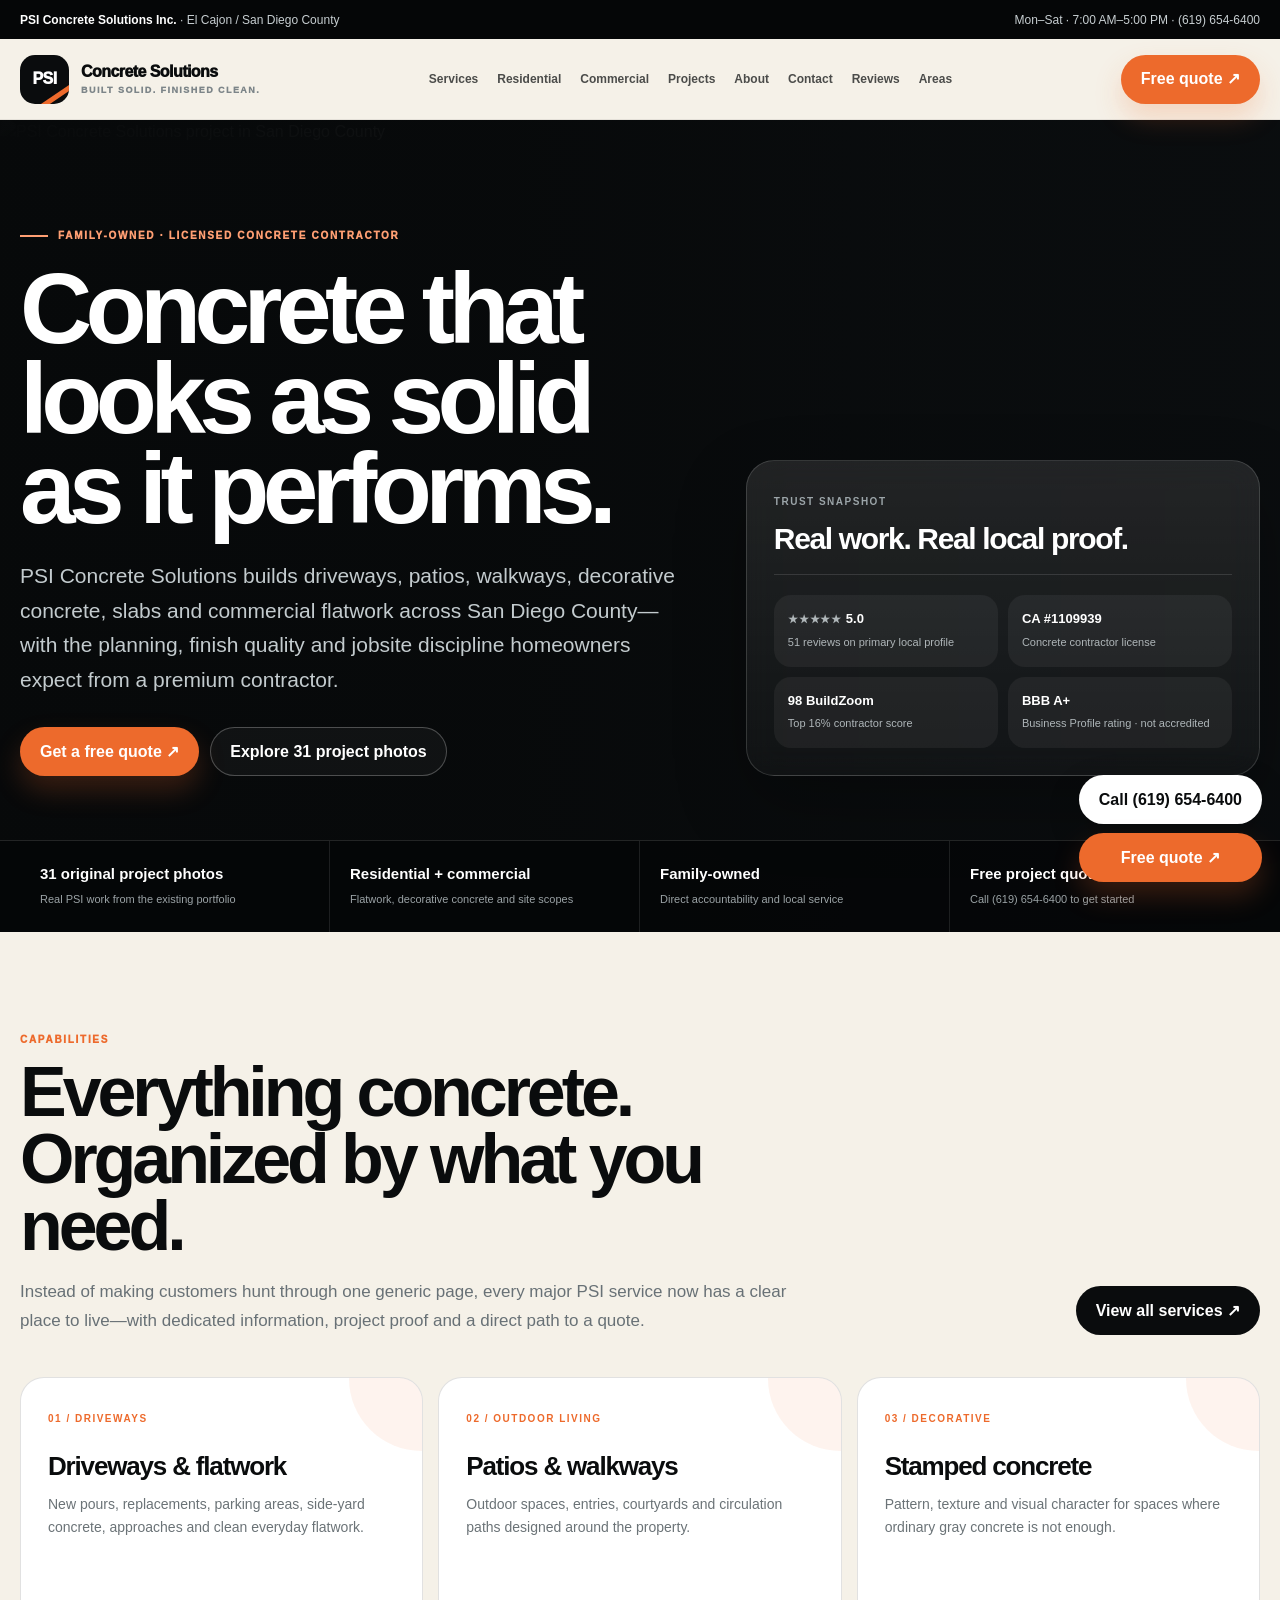
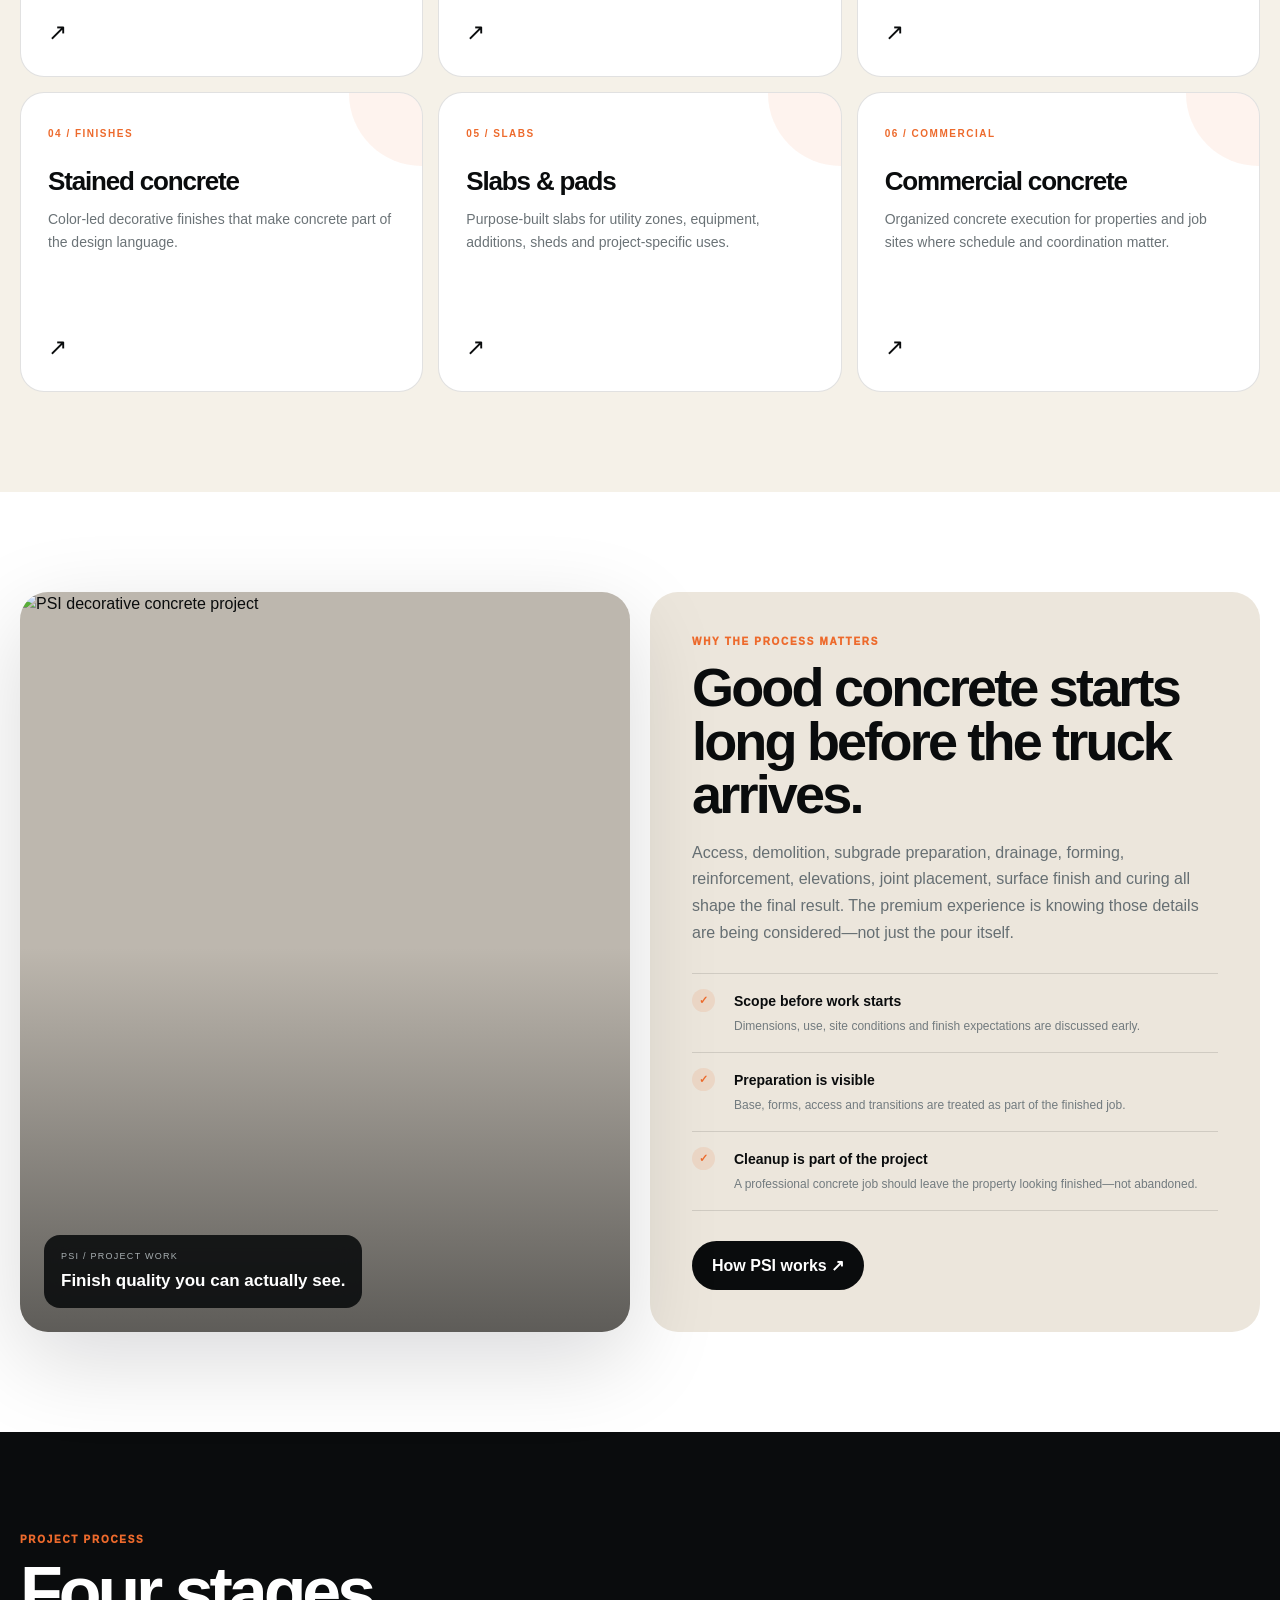
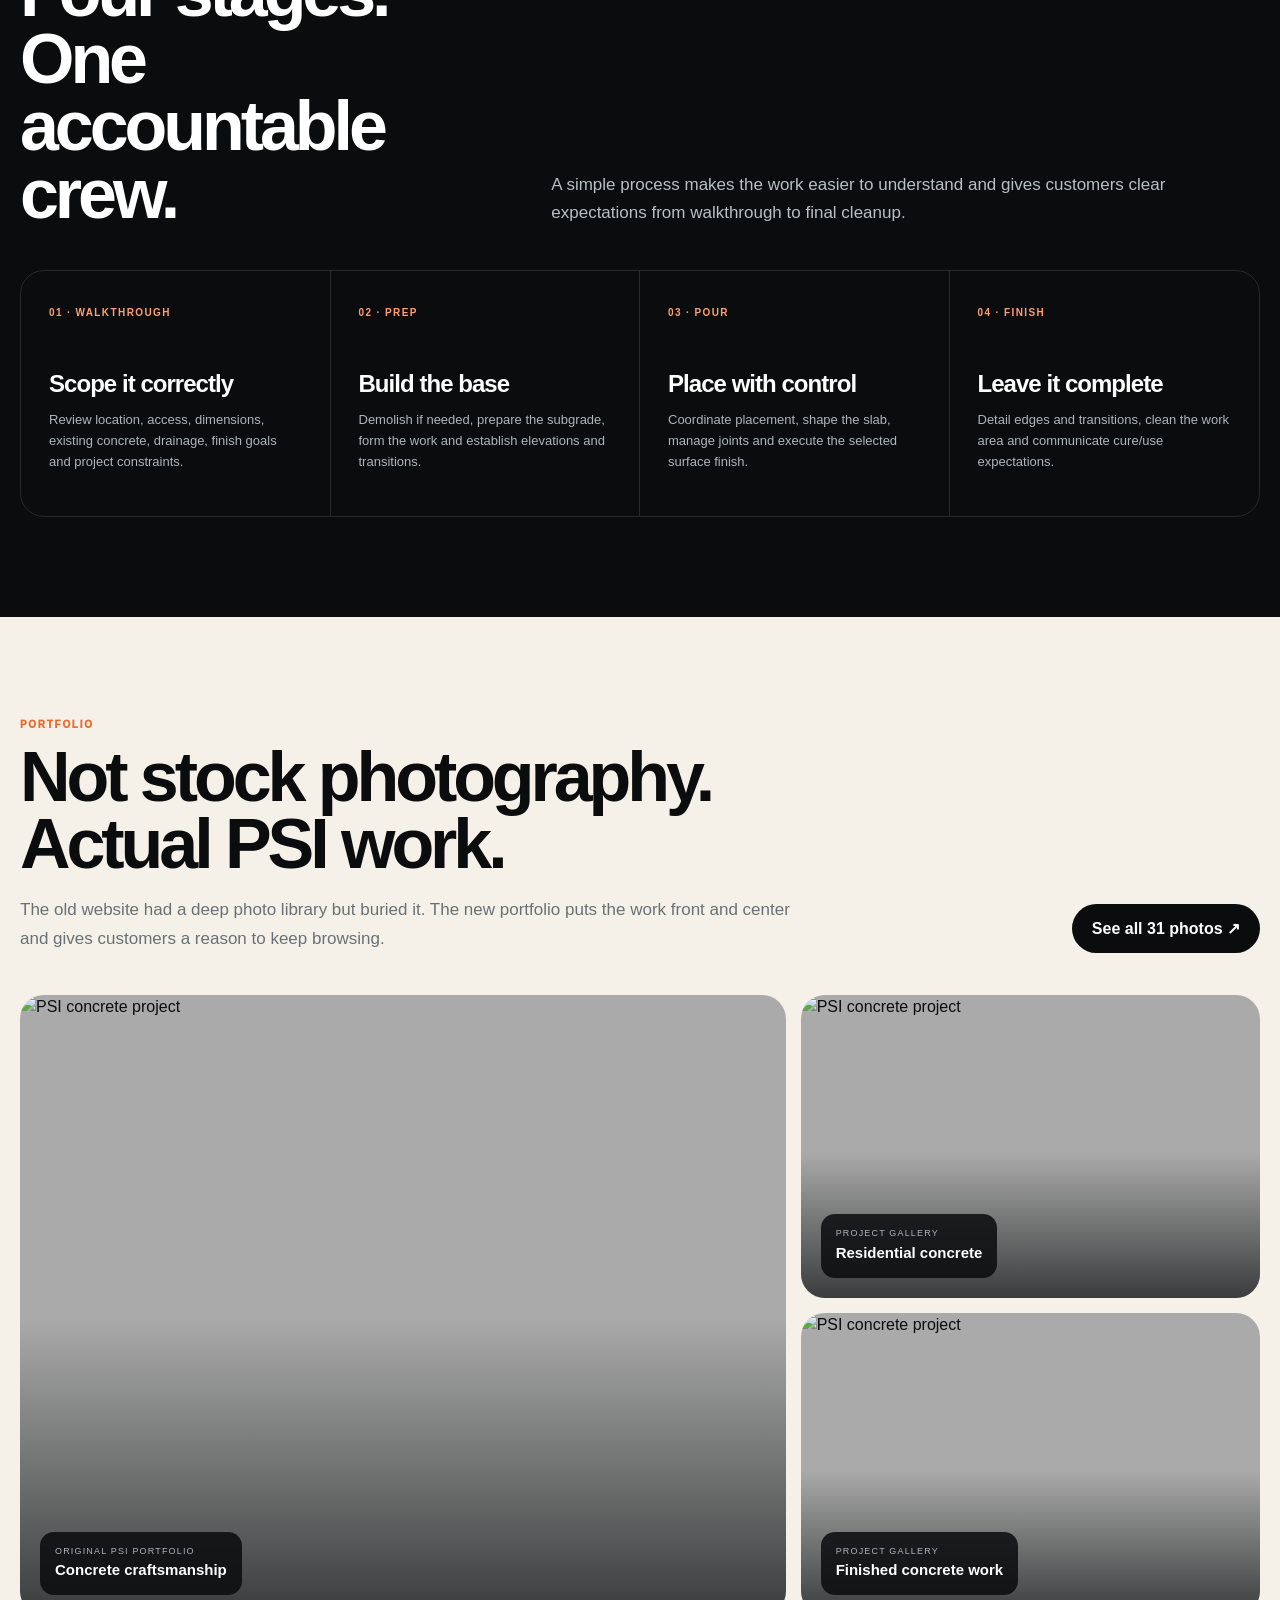
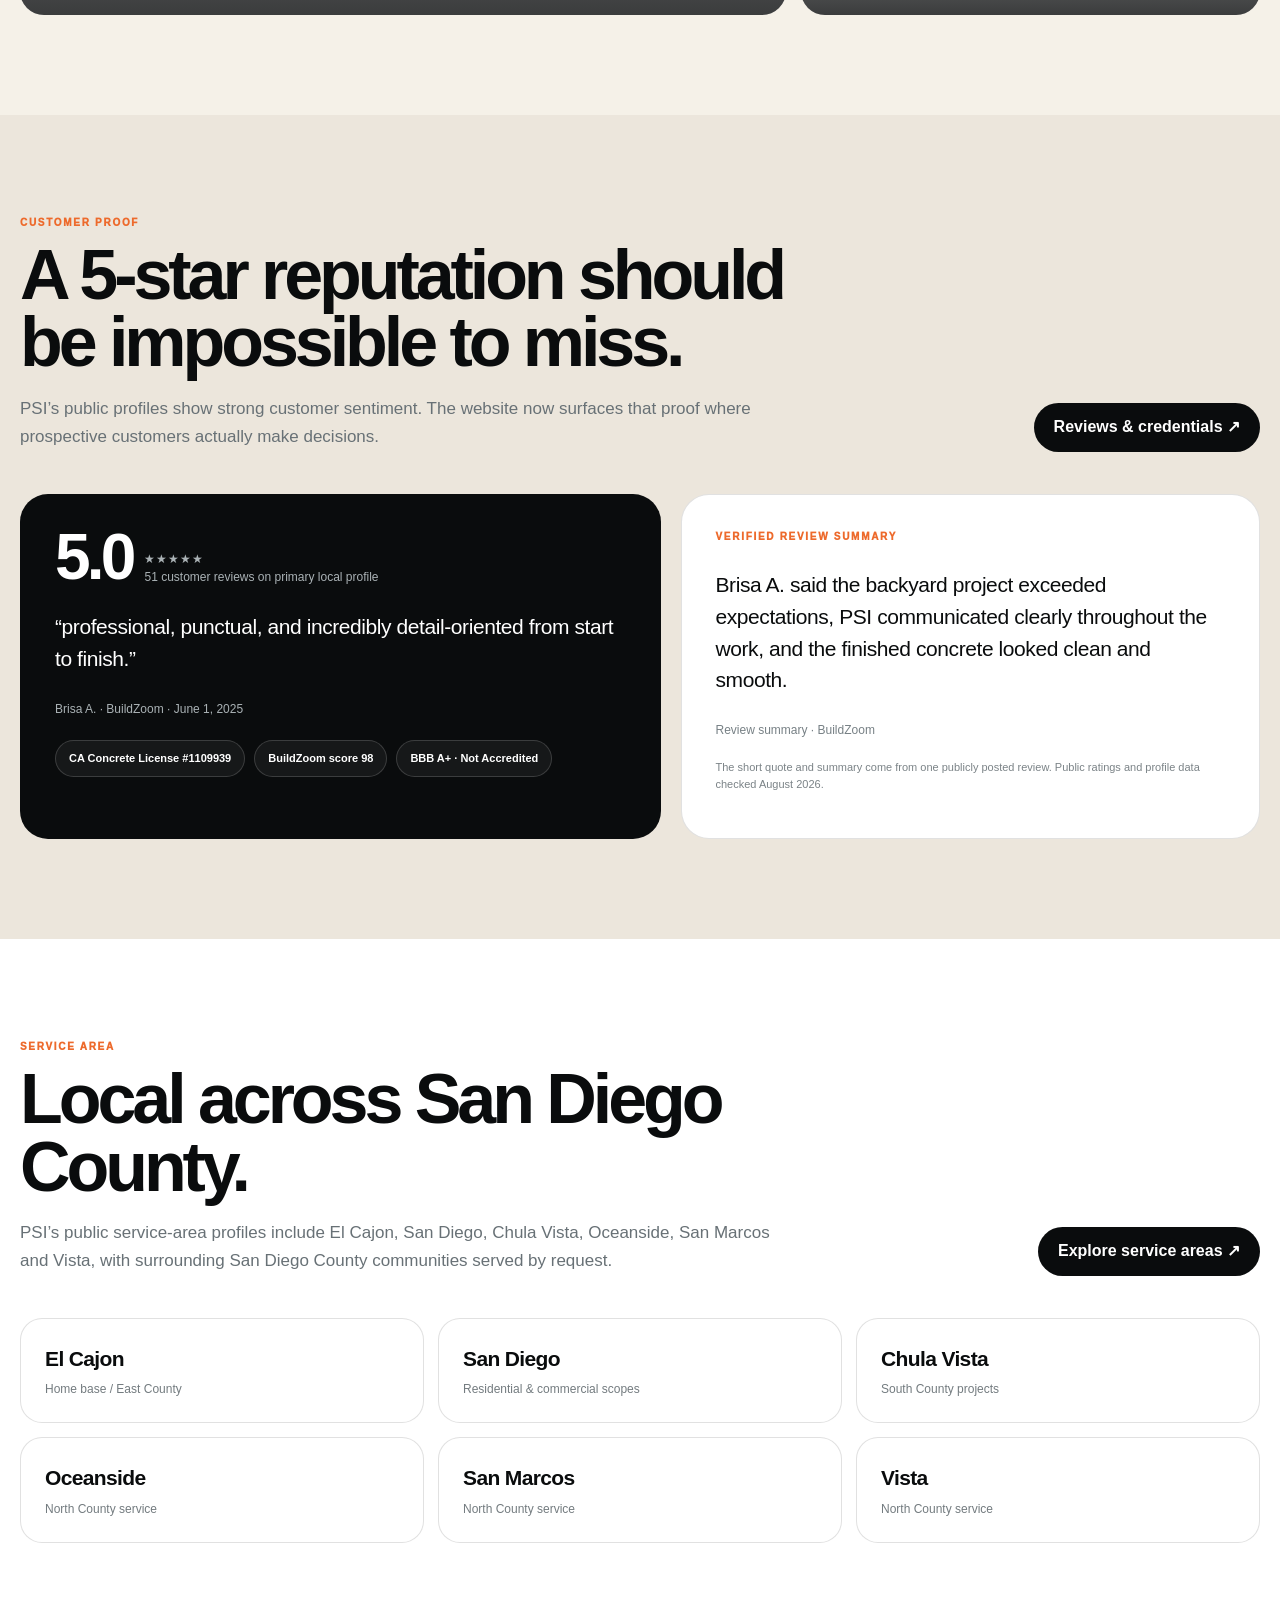
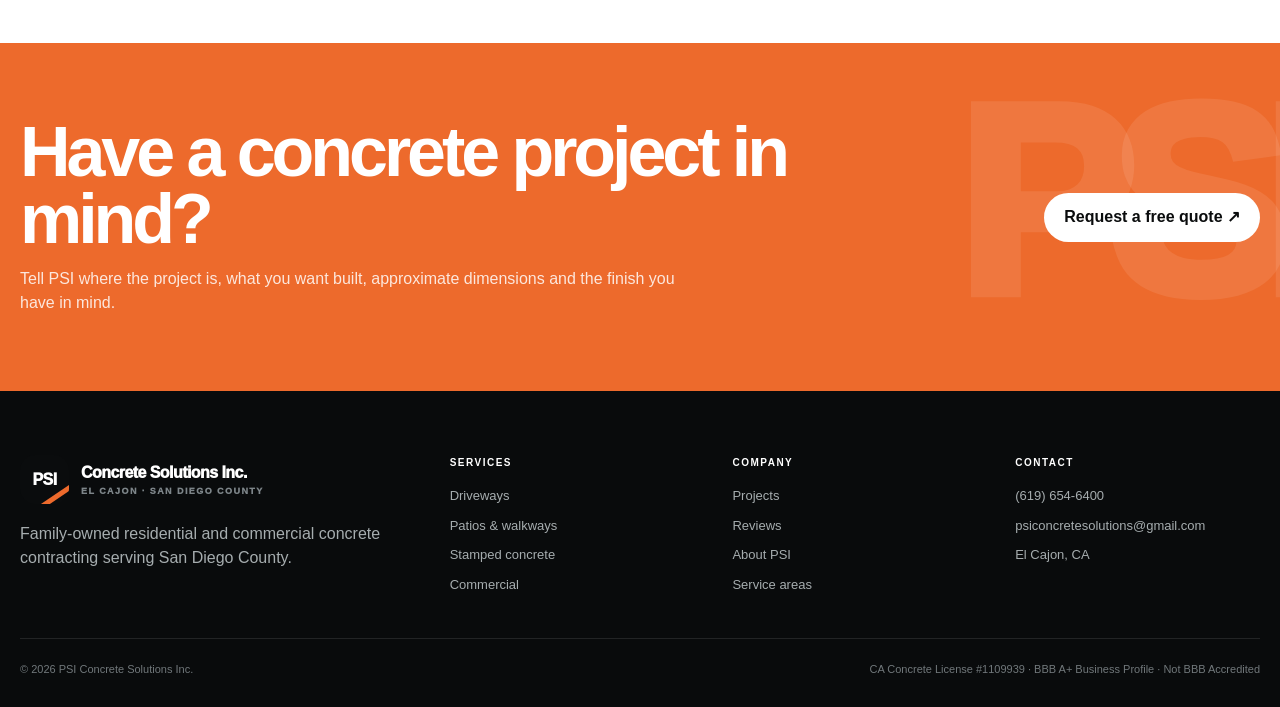
==== commit 51b5bb42: "Finalize homepage review sourcing and trust language" ====
--- a/index.html
+++ b/index.html
@@ -1 +1 @@
-<!doctype html><html lang="en"><head><meta charset="utf-8"><meta name="viewport" content="width=device-width,initial-scale=1,viewport-fit=cover"><title>PSI Concrete Solutions Inc. | San Diego Concrete Contractor</title><meta name="description" content="Family-owned concrete contractor serving San Diego County. Driveways, patios, stamped concrete, stained concrete, slabs and commercial concrete. Free quotes."><meta name="theme-color" content="#0a0c0d"><link rel="stylesheet" href="styles.css"><script type="application/ld+json">{"@context":"https://schema.org","@type":"LocalBusiness","name":"PSI Concrete Solutions Inc.","telephone":"+1-619-654-6400","email":"psiconcretesolutions@gmail.com","areaServed":"San Diego County, CA","address":{"@type":"PostalAddress","addressLocality":"El Cajon","addressRegion":"CA"},"aggregateRating":{"@type":"AggregateRating","ratingValue":"5.0","reviewCount":"51"},"url":"https://www.psiconcretesolutionsinc.com/"}</script></head><body><div class="top"><div class="wrap"><span><strong>PSI Concrete Solutions Inc.</strong> · El Cajon / San Diego County</span><span>Mon–Sat · 7:00 AM–5:00 PM · <a href="tel:+16196546400">(619) 654-6400</a></span></div></div><header class="header"><div class="wrap nav"><a class="brand" href="index.html"><span class="mark">PSI</span><span>Concrete Solutions<small>Built solid. Finished clean.</small></span></a><nav class="links"><a href="services.html">Services</a><a href="residential.html">Residential</a><a href="commercial.html">Commercial</a><a href="projects.html">Projects</a><a href="about.html">About</a><a href="contact.html">Contact</a></nav><div class="nav-actions"><a class="btn orange" href="contact.html">Free quote ↗</a><button class="menu" data-menu aria-label="Open menu" aria-expanded="false">☰</button></div></div></header><div class="mobile-nav" data-mobile-nav><a href="services.html"><span>Services</span><span>↗</span></a><a href="residential.html"><span>Residential</span><span>↗</span></a><a href="commercial.html"><span>Commercial</span><span>↗</span></a><a href="projects.html"><span>Projects</span><span>↗</span></a><a href="about.html"><span>About</span><span>↗</span></a><a href="contact.html"><span>Contact</span><span>↗</span></a><a class="btn orange" href="contact.html">Request a free quote ↗</a></div><main><section class="hero"><div class="hero-media"><img src="https://static.wixstatic.com/media/243340_046d4d9fc4fd4535bb55d41f286a90a2~mv2.jpg" alt="PSI Concrete Solutions project in San Diego County"></div><div class="wrap hero-grid"><div><div class="kicker">Family-owned · licensed concrete contractor</div><h1>Concrete that looks as solid as it performs.</h1><p>PSI Concrete Solutions builds driveways, patios, walkways, decorative concrete, slabs and commercial flatwork across San Diego County—with the planning, finish quality and jobsite discipline homeowners expect from a premium contractor.</p><div class="hero-actions"><a class="btn orange" href="contact.html">Get a free quote ↗</a><a class="btn ghost" href="projects.html">Explore 31 project photos</a></div></div><aside class="glass"><small>Trust snapshot</small><h3>Real work. Real local proof.</h3><div class="rule"></div><div class="meta-grid"><div><b><span class="stars">★★★★★</span> 5.0</b><span>51 reviews on primary local profile</span></div><div><b>CA #1109939</b><span>Concrete contractor license</span></div><div><b>98 BuildZoom</b><span>Top 16% contractor score</span></div><div><b>BBB A+</b><span>Business Profile rating</span></div></div></aside></div><div class="trustbar"><div class="wrap trustgrid"><div class="trustitem"><b>31 original project photos</b><span>Real PSI work from the existing portfolio</span></div><div class="trustitem"><b>Residential + commercial</b><span>Flatwork, decorative concrete and site scopes</span></div><div class="trustitem"><b>Family-owned</b><span>Direct accountability and local service</span></div><div class="trustitem"><b>Free project quotes</b><span>Call (619) 654-6400 to get started</span></div></div></div></section><section class="section"><div class="wrap"><div class="head"><div class="copy"><div class="eyebrow">Capabilities</div><h2>Everything concrete.<br>Organized by what you need.</h2><p class="lede">Instead of making customers hunt through one generic page, every major PSI service now has a clear place to live—with dedicated information, project proof and a direct path to a quote.</p></div><a class="btn dark" href="services.html">View all services ↗</a></div><div class="cards"><a class="card reveal" href="driveways.html"><div><small>01 / DRIVEWAYS</small><h3>Driveways & flatwork</h3><p>New pours, replacements, parking areas, side-yard concrete, approaches and clean everyday flatwork.</p></div><span class="go">↗</span></a><a class="card reveal" href="patios.html"><div><small>02 / OUTDOOR LIVING</small><h3>Patios & walkways</h3><p>Outdoor spaces, entries, courtyards and circulation paths designed around the property.</p></div><span class="go">↗</span></a><a class="card reveal" href="stamped-concrete.html"><div><small>03 / DECORATIVE</small><h3>Stamped concrete</h3><p>Pattern, texture and visual character for spaces where ordinary gray concrete is not enough.</p></div><span class="go">↗</span></a><a class="card reveal" href="stained-concrete.html"><div><small>04 / FINISHES</small><h3>Stained concrete</h3><p>Color-led decorative finishes that make concrete part of the design language.</p></div><span class="go">↗</span></a><a class="card reveal" href="slabs.html"><div><small>05 / SLABS</small><h3>Slabs & pads</h3><p>Purpose-built slabs for utility zones, equipment, additions, sheds and project-specific uses.</p></div><span class="go">↗</span></a><a class="card reveal" href="commercial.html"><div><small>06 / COMMERCIAL</small><h3>Commercial concrete</h3><p>Organized concrete execution for properties and job sites where schedule and coordination matter.</p></div><span class="go">↗</span></a></div></div></section><section class="section white"><div class="wrap split"><div class="photo-panel reveal"><img src="https://static.wixstatic.com/media/809caa_c44dc1246674497e99ab2367bf61dcab~mv2.png" alt="PSI decorative concrete project"><div class="tag"><small>PSI / PROJECT WORK</small><b>Finish quality you can actually see.</b></div></div><div class="panel reveal"><div class="eyebrow">Why the process matters</div><h3>Good concrete starts long before the truck arrives.</h3><p>Access, demolition, subgrade preparation, drainage, forming, reinforcement, elevations, joint placement, surface finish and curing all shape the final result. The premium experience is knowing those details are being considered—not just the pour itself.</p><div class="checks"><div class="check"><i>✓</i><div><b>Scope before work starts</b><br><span>Dimensions, use, site conditions and finish expectations are discussed early.</span></div></div><div class="check"><i>✓</i><div><b>Preparation is visible</b><br><span>Base, forms, access and transitions are treated as part of the finished job.</span></div></div><div class="check"><i>✓</i><div><b>Cleanup is part of the project</b><br><span>A professional concrete job should leave the property looking finished—not abandoned.</span></div></div></div><a class="btn dark" href="about.html">How PSI works ↗</a></div></div></section><section class="section dark"><div class="wrap"><div class="head"><div class="copy"><div class="eyebrow">Project process</div><h2>Four stages.<br>One accountable crew.</h2></div><p class="lede">A simple process makes the work easier to understand and gives customers clear expectations from walkthrough to final cleanup.</p></div><div class="process"><div class="step"><small>01 · WALKTHROUGH</small><h3>Scope it correctly</h3><p>Review location, access, dimensions, existing concrete, drainage, finish goals and project constraints.</p></div><div class="step"><small>02 · PREP</small><h3>Build the base</h3><p>Demolish if needed, prepare the subgrade, form the work and establish elevations and transitions.</p></div><div class="step"><small>03 · POUR</small><h3>Place with control</h3><p>Coordinate placement, shape the slab, manage joints and execute the selected surface finish.</p></div><div class="step"><small>04 · FINISH</small><h3>Leave it complete</h3><p>Detail edges and transitions, clean the work area and communicate cure/use expectations.</p></div></div></div></section><section class="section"><div class="wrap"><div class="head"><div class="copy"><div class="eyebrow">Portfolio</div><h2>Not stock photography.<br>Actual PSI work.</h2><p class="lede">The old website had a deep photo library but buried it. The new portfolio puts the work front and center and gives customers a reason to keep browsing.</p></div><a class="btn dark" href="projects.html">See all 31 photos ↗</a></div><div class="proof-grid"><a class="project-card big reveal" href="projects.html"><img src="https://static.wixstatic.com/media/243340_5648071f2d444bb99752f8a5fd8024a2~mv2.jpg" alt="PSI concrete project"><div class="project-label"><small>Original PSI portfolio</small><b>Concrete craftsmanship</b></div></a><div class="proof-col"><a class="project-card reveal" href="projects.html"><img src="https://static.wixstatic.com/media/243340_da82143716954b59a58eb026f259cb69~mv2.jpg" alt="PSI concrete project"><div class="project-label"><small>Project gallery</small><b>Residential concrete</b></div></a><a class="project-card reveal" href="projects.html"><img src="https://static.wixstatic.com/media/809caa_ef7297919897412599d7863dbf5b068c~mv2.png" alt="PSI concrete project"><div class="project-label"><small>Project gallery</small><b>Finished concrete work</b></div></a></div></div></div></section><section class="section soft"><div class="wrap"><div class="head"><div class="copy"><div class="eyebrow">Customer proof</div><h2>A 5-star reputation should be impossible to miss.</h2><p class="lede">PSI’s public profiles show strong customer sentiment. The website now surfaces that proof where prospective customers actually make decisions.</p></div><a class="btn dark" href="reviews.html">Reviews & credentials ↗</a></div><div class="ratings"><div class="rating-card featured reveal"><div class="score"><b>5.0</b><span><span class="stars">★★★★★</span><br>51 customer reviews on primary local profile</span></div><p class="review-quote">“The team was professional, punctual, and incredibly detail-oriented from start to finish.”</p><div class="review-by">Brisa A. · BuildZoom · June 1, 2025</div><div class="trust-pills"><span class="trust-pill">CA Concrete License #1109939</span><span class="trust-pill">BuildZoom score 98</span><span class="trust-pill">BBB A+ Business Profile</span></div></div><div class="rating-card reveal"><div class="eyebrow">Verified review</div><p class="review-quote">“They communicated clearly throughout the process and delivered exactly what we envisioned—if not better. The finish is clean, smooth, and looks fantastic.”</p><div class="review-by">Brisa A. · Backyard concrete project · BuildZoom</div><p class="source-note" style="margin-top:20px">Review excerpt shortened for display. Public ratings and profile data checked August 2026. BBB rating does not mean BBB accreditation.</p></div></div></div></section><section class="section white"><div class="wrap"><div class="head"><div class="copy"><div class="eyebrow">Service area</div><h2>Local across San Diego County.</h2><p class="lede">PSI’s public service-area profiles include El Cajon, San Diego, Chula Vista, Oceanside, San Marcos and Vista, with surrounding San Diego County communities served by request.</p></div><a class="btn dark" href="service-areas.html">Explore service areas ↗</a></div><div class="areas"><div class="area"><b>El Cajon</b><span>Home base / East County</span></div><div class="area"><b>San Diego</b><span>Residential & commercial scopes</span></div><div class="area"><b>Chula Vista</b><span>South County projects</span></div><div class="area"><b>Oceanside</b><span>North County service</span></div><div class="area"><b>San Marcos</b><span>North County service</span></div><div class="area"><b>Vista</b><span>North County service</span></div></div></div></section></main><section class="cta"><div class="wrap cta-grid"><div><h2>Have a concrete project in mind?</h2><p>Tell PSI where the project is, what you want built, approximate dimensions and the finish you have in mind.</p></div><a class="btn light" href="contact.html">Request a free quote ↗</a></div></section><footer class="footer"><div class="wrap"><div class="foot"><div><a class="brand" href="index.html"><span class="mark">PSI</span><span style="color:white">Concrete Solutions Inc.<small>El Cajon · San Diego County</small></span></a><p style="max-width:430px;margin-top:18px">Family-owned residential and commercial concrete contracting serving San Diego County.</p></div><div><h4>Services</h4><div class="footlinks"><a href="driveways.html">Driveways</a><a href="patios.html">Patios & walkways</a><a href="stamped-concrete.html">Stamped concrete</a><a href="commercial.html">Commercial</a></div></div><div><h4>Company</h4><div class="footlinks"><a href="projects.html">Projects</a><a href="reviews.html">Reviews</a><a href="about.html">About PSI</a><a href="service-areas.html">Service areas</a></div></div><div><h4>Contact</h4><div class="footlinks"><a href="tel:+16196546400">(619) 654-6400</a><a href="mailto:psiconcretesolutions@gmail.com">psiconcretesolutions@gmail.com</a><span>El Cajon, CA</span></div></div></div><div class="bottom"><span>© 2026 PSI Concrete Solutions Inc.</span><span>CA Concrete License #1109939 · BBB A+ Business Profile · Not BBB Accredited</span></div></div></footer><script src="script.js"></script></body></html>+<!doctype html><html lang="en"><head><meta charset="utf-8"><meta name="viewport" content="width=device-width,initial-scale=1,viewport-fit=cover"><title>PSI Concrete Solutions Inc. | San Diego Concrete Contractor</title><meta name="description" content="Family-owned concrete contractor serving San Diego County. Driveways, patios, stamped concrete, stained concrete, slabs and commercial concrete. Free quotes."><meta name="theme-color" content="#0a0c0d"><link rel="stylesheet" href="styles.css"><script type="application/ld+json">{"@context":"https://schema.org","@type":"LocalBusiness","name":"PSI Concrete Solutions Inc.","telephone":"+1-619-654-6400","email":"psiconcretesolutions@gmail.com","areaServed":"San Diego County, CA","address":{"@type":"PostalAddress","addressLocality":"El Cajon","addressRegion":"CA"},"aggregateRating":{"@type":"AggregateRating","ratingValue":"5.0","reviewCount":"51"},"url":"https://www.psiconcretesolutionsinc.com/"}</script></head><body><div class="top"><div class="wrap"><span><strong>PSI Concrete Solutions Inc.</strong> · El Cajon / San Diego County</span><span>Mon–Sat · 7:00 AM–5:00 PM · <a href="tel:+16196546400">(619) 654-6400</a></span></div></div><header class="header"><div class="wrap nav"><a class="brand" href="index.html"><span class="mark">PSI</span><span>Concrete Solutions<small>Built solid. Finished clean.</small></span></a><nav class="links"><a href="services.html">Services</a><a href="residential.html">Residential</a><a href="commercial.html">Commercial</a><a href="projects.html">Projects</a><a href="about.html">About</a><a href="contact.html">Contact</a></nav><div class="nav-actions"><a class="btn orange" href="contact.html">Free quote ↗</a><button class="menu" data-menu aria-label="Open menu" aria-expanded="false">☰</button></div></div></header><div class="mobile-nav" data-mobile-nav><a href="services.html"><span>Services</span><span>↗</span></a><a href="residential.html"><span>Residential</span><span>↗</span></a><a href="commercial.html"><span>Commercial</span><span>↗</span></a><a href="projects.html"><span>Projects</span><span>↗</span></a><a href="about.html"><span>About</span><span>↗</span></a><a href="contact.html"><span>Contact</span><span>↗</span></a><a class="btn orange" href="contact.html">Request a free quote ↗</a></div><main><section class="hero"><div class="hero-media"><img src="https://static.wixstatic.com/media/243340_046d4d9fc4fd4535bb55d41f286a90a2~mv2.jpg" alt="PSI Concrete Solutions project in San Diego County"></div><div class="wrap hero-grid"><div><div class="kicker">Family-owned · licensed concrete contractor</div><h1>Concrete that looks as solid as it performs.</h1><p>PSI Concrete Solutions builds driveways, patios, walkways, decorative concrete, slabs and commercial flatwork across San Diego County—with the planning, finish quality and jobsite discipline homeowners expect from a premium contractor.</p><div class="hero-actions"><a class="btn orange" href="contact.html">Get a free quote ↗</a><a class="btn ghost" href="projects.html">Explore 31 project photos</a></div></div><aside class="glass"><small>Trust snapshot</small><h3>Real work. Real local proof.</h3><div class="rule"></div><div class="meta-grid"><div><b><span class="stars">★★★★★</span> 5.0</b><span>51 reviews on primary local profile</span></div><div><b>CA #1109939</b><span>Concrete contractor license</span></div><div><b>98 BuildZoom</b><span>Top 16% contractor score</span></div><div><b>BBB A+</b><span>Business Profile rating · not accredited</span></div></div></aside></div><div class="trustbar"><div class="wrap trustgrid"><div class="trustitem"><b>31 original project photos</b><span>Real PSI work from the existing portfolio</span></div><div class="trustitem"><b>Residential + commercial</b><span>Flatwork, decorative concrete and site scopes</span></div><div class="trustitem"><b>Family-owned</b><span>Direct accountability and local service</span></div><div class="trustitem"><b>Free project quotes</b><span>Call (619) 654-6400 to get started</span></div></div></div></section><section class="section"><div class="wrap"><div class="head"><div class="copy"><div class="eyebrow">Capabilities</div><h2>Everything concrete.<br>Organized by what you need.</h2><p class="lede">Instead of making customers hunt through one generic page, every major PSI service now has a clear place to live—with dedicated information, project proof and a direct path to a quote.</p></div><a class="btn dark" href="services.html">View all services ↗</a></div><div class="cards"><a class="card reveal" href="driveways.html"><div><small>01 / DRIVEWAYS</small><h3>Driveways & flatwork</h3><p>New pours, replacements, parking areas, side-yard concrete, approaches and clean everyday flatwork.</p></div><span class="go">↗</span></a><a class="card reveal" href="patios.html"><div><small>02 / OUTDOOR LIVING</small><h3>Patios & walkways</h3><p>Outdoor spaces, entries, courtyards and circulation paths designed around the property.</p></div><span class="go">↗</span></a><a class="card reveal" href="stamped-concrete.html"><div><small>03 / DECORATIVE</small><h3>Stamped concrete</h3><p>Pattern, texture and visual character for spaces where ordinary gray concrete is not enough.</p></div><span class="go">↗</span></a><a class="card reveal" href="stained-concrete.html"><div><small>04 / FINISHES</small><h3>Stained concrete</h3><p>Color-led decorative finishes that make concrete part of the design language.</p></div><span class="go">↗</span></a><a class="card reveal" href="slabs.html"><div><small>05 / SLABS</small><h3>Slabs & pads</h3><p>Purpose-built slabs for utility zones, equipment, additions, sheds and project-specific uses.</p></div><span class="go">↗</span></a><a class="card reveal" href="commercial.html"><div><small>06 / COMMERCIAL</small><h3>Commercial concrete</h3><p>Organized concrete execution for properties and job sites where schedule and coordination matter.</p></div><span class="go">↗</span></a></div></div></section><section class="section white"><div class="wrap split"><div class="photo-panel reveal"><img src="https://static.wixstatic.com/media/809caa_c44dc1246674497e99ab2367bf61dcab~mv2.png" alt="PSI decorative concrete project"><div class="tag"><small>PSI / PROJECT WORK</small><b>Finish quality you can actually see.</b></div></div><div class="panel reveal"><div class="eyebrow">Why the process matters</div><h3>Good concrete starts long before the truck arrives.</h3><p>Access, demolition, subgrade preparation, drainage, forming, reinforcement, elevations, joint placement, surface finish and curing all shape the final result. The premium experience is knowing those details are being considered—not just the pour itself.</p><div class="checks"><div class="check"><i>✓</i><div><b>Scope before work starts</b><br><span>Dimensions, use, site conditions and finish expectations are discussed early.</span></div></div><div class="check"><i>✓</i><div><b>Preparation is visible</b><br><span>Base, forms, access and transitions are treated as part of the finished job.</span></div></div><div class="check"><i>✓</i><div><b>Cleanup is part of the project</b><br><span>A professional concrete job should leave the property looking finished—not abandoned.</span></div></div></div><a class="btn dark" href="about.html">How PSI works ↗</a></div></div></section><section class="section dark"><div class="wrap"><div class="head"><div class="copy"><div class="eyebrow">Project process</div><h2>Four stages.<br>One accountable crew.</h2></div><p class="lede">A simple process makes the work easier to understand and gives customers clear expectations from walkthrough to final cleanup.</p></div><div class="process"><div class="step"><small>01 · WALKTHROUGH</small><h3>Scope it correctly</h3><p>Review location, access, dimensions, existing concrete, drainage, finish goals and project constraints.</p></div><div class="step"><small>02 · PREP</small><h3>Build the base</h3><p>Demolish if needed, prepare the subgrade, form the work and establish elevations and transitions.</p></div><div class="step"><small>03 · POUR</small><h3>Place with control</h3><p>Coordinate placement, shape the slab, manage joints and execute the selected surface finish.</p></div><div class="step"><small>04 · FINISH</small><h3>Leave it complete</h3><p>Detail edges and transitions, clean the work area and communicate cure/use expectations.</p></div></div></div></section><section class="section"><div class="wrap"><div class="head"><div class="copy"><div class="eyebrow">Portfolio</div><h2>Not stock photography.<br>Actual PSI work.</h2><p class="lede">The old website had a deep photo library but buried it. The new portfolio puts the work front and center and gives customers a reason to keep browsing.</p></div><a class="btn dark" href="projects.html">See all 31 photos ↗</a></div><div class="proof-grid"><a class="project-card big reveal" href="projects.html"><img src="https://static.wixstatic.com/media/243340_5648071f2d444bb99752f8a5fd8024a2~mv2.jpg" alt="PSI concrete project"><div class="project-label"><small>Original PSI portfolio</small><b>Concrete craftsmanship</b></div></a><div class="proof-col"><a class="project-card reveal" href="projects.html"><img src="https://static.wixstatic.com/media/243340_da82143716954b59a58eb026f259cb69~mv2.jpg" alt="PSI concrete project"><div class="project-label"><small>Project gallery</small><b>Residential concrete</b></div></a><a class="project-card reveal" href="projects.html"><img src="https://static.wixstatic.com/media/809caa_ef7297919897412599d7863dbf5b068c~mv2.png" alt="PSI concrete project"><div class="project-label"><small>Project gallery</small><b>Finished concrete work</b></div></a></div></div></div></section><section class="section soft"><div class="wrap"><div class="head"><div class="copy"><div class="eyebrow">Customer proof</div><h2>A 5-star reputation should be impossible to miss.</h2><p class="lede">PSI’s public profiles show strong customer sentiment. The website now surfaces that proof where prospective customers actually make decisions.</p></div><a class="btn dark" href="reviews.html">Reviews & credentials ↗</a></div><div class="ratings"><div class="rating-card featured reveal"><div class="score"><b>5.0</b><span><span class="stars">★★★★★</span><br>51 customer reviews on primary local profile</span></div><p class="review-quote">“professional, punctual, and incredibly detail-oriented from start to finish.”</p><div class="review-by">Brisa A. · BuildZoom · June 1, 2025</div><div class="trust-pills"><span class="trust-pill">CA Concrete License #1109939</span><span class="trust-pill">BuildZoom score 98</span><span class="trust-pill">BBB A+ · Not Accredited</span></div></div><div class="rating-card reveal"><div class="eyebrow">Verified review summary</div><p class="review-quote">Brisa A. said the backyard project exceeded expectations, PSI communicated clearly throughout the work, and the finished concrete looked clean and smooth.</p><div class="review-by">Review summary · BuildZoom</div><p class="source-note" style="margin-top:20px">The short quote and summary come from one publicly posted review. Public ratings and profile data checked August 2026.</p></div></div></div></section><section class="section white"><div class="wrap"><div class="head"><div class="copy"><div class="eyebrow">Service area</div><h2>Local across San Diego County.</h2><p class="lede">PSI’s public service-area profiles include El Cajon, San Diego, Chula Vista, Oceanside, San Marcos and Vista, with surrounding San Diego County communities served by request.</p></div><a class="btn dark" href="service-areas.html">Explore service areas ↗</a></div><div class="areas"><div class="area"><b>El Cajon</b><span>Home base / East County</span></div><div class="area"><b>San Diego</b><span>Residential & commercial scopes</span></div><div class="area"><b>Chula Vista</b><span>South County projects</span></div><div class="area"><b>Oceanside</b><span>North County service</span></div><div class="area"><b>San Marcos</b><span>North County service</span></div><div class="area"><b>Vista</b><span>North County service</span></div></div></div></section></main><section class="cta"><div class="wrap cta-grid"><div><h2>Have a concrete project in mind?</h2><p>Tell PSI where the project is, what you want built, approximate dimensions and the finish you have in mind.</p></div><a class="btn light" href="contact.html">Request a free quote ↗</a></div></section><footer class="footer"><div class="wrap"><div class="foot"><div><a class="brand" href="index.html"><span class="mark">PSI</span><span style="color:white">Concrete Solutions Inc.<small>El Cajon · San Diego County</small></span></a><p style="max-width:430px;margin-top:18px">Family-owned residential and commercial concrete contracting serving San Diego County.</p></div><div><h4>Services</h4><div class="footlinks"><a href="driveways.html">Driveways</a><a href="patios.html">Patios & walkways</a><a href="stamped-concrete.html">Stamped concrete</a><a href="commercial.html">Commercial</a></div></div><div><h4>Company</h4><div class="footlinks"><a href="projects.html">Projects</a><a href="reviews.html">Reviews</a><a href="about.html">About PSI</a><a href="service-areas.html">Service areas</a></div></div><div><h4>Contact</h4><div class="footlinks"><a href="tel:+16196546400">(619) 654-6400</a><a href="mailto:psiconcretesolutions@gmail.com">psiconcretesolutions@gmail.com</a><span>El Cajon, CA</span></div></div></div><div class="bottom"><span>© 2026 PSI Concrete Solutions Inc.</span><span>CA Concrete License #1109939 · BBB A+ Business Profile · Not BBB Accredited</span></div></div></footer><script src="script.js"></script></body></html>
